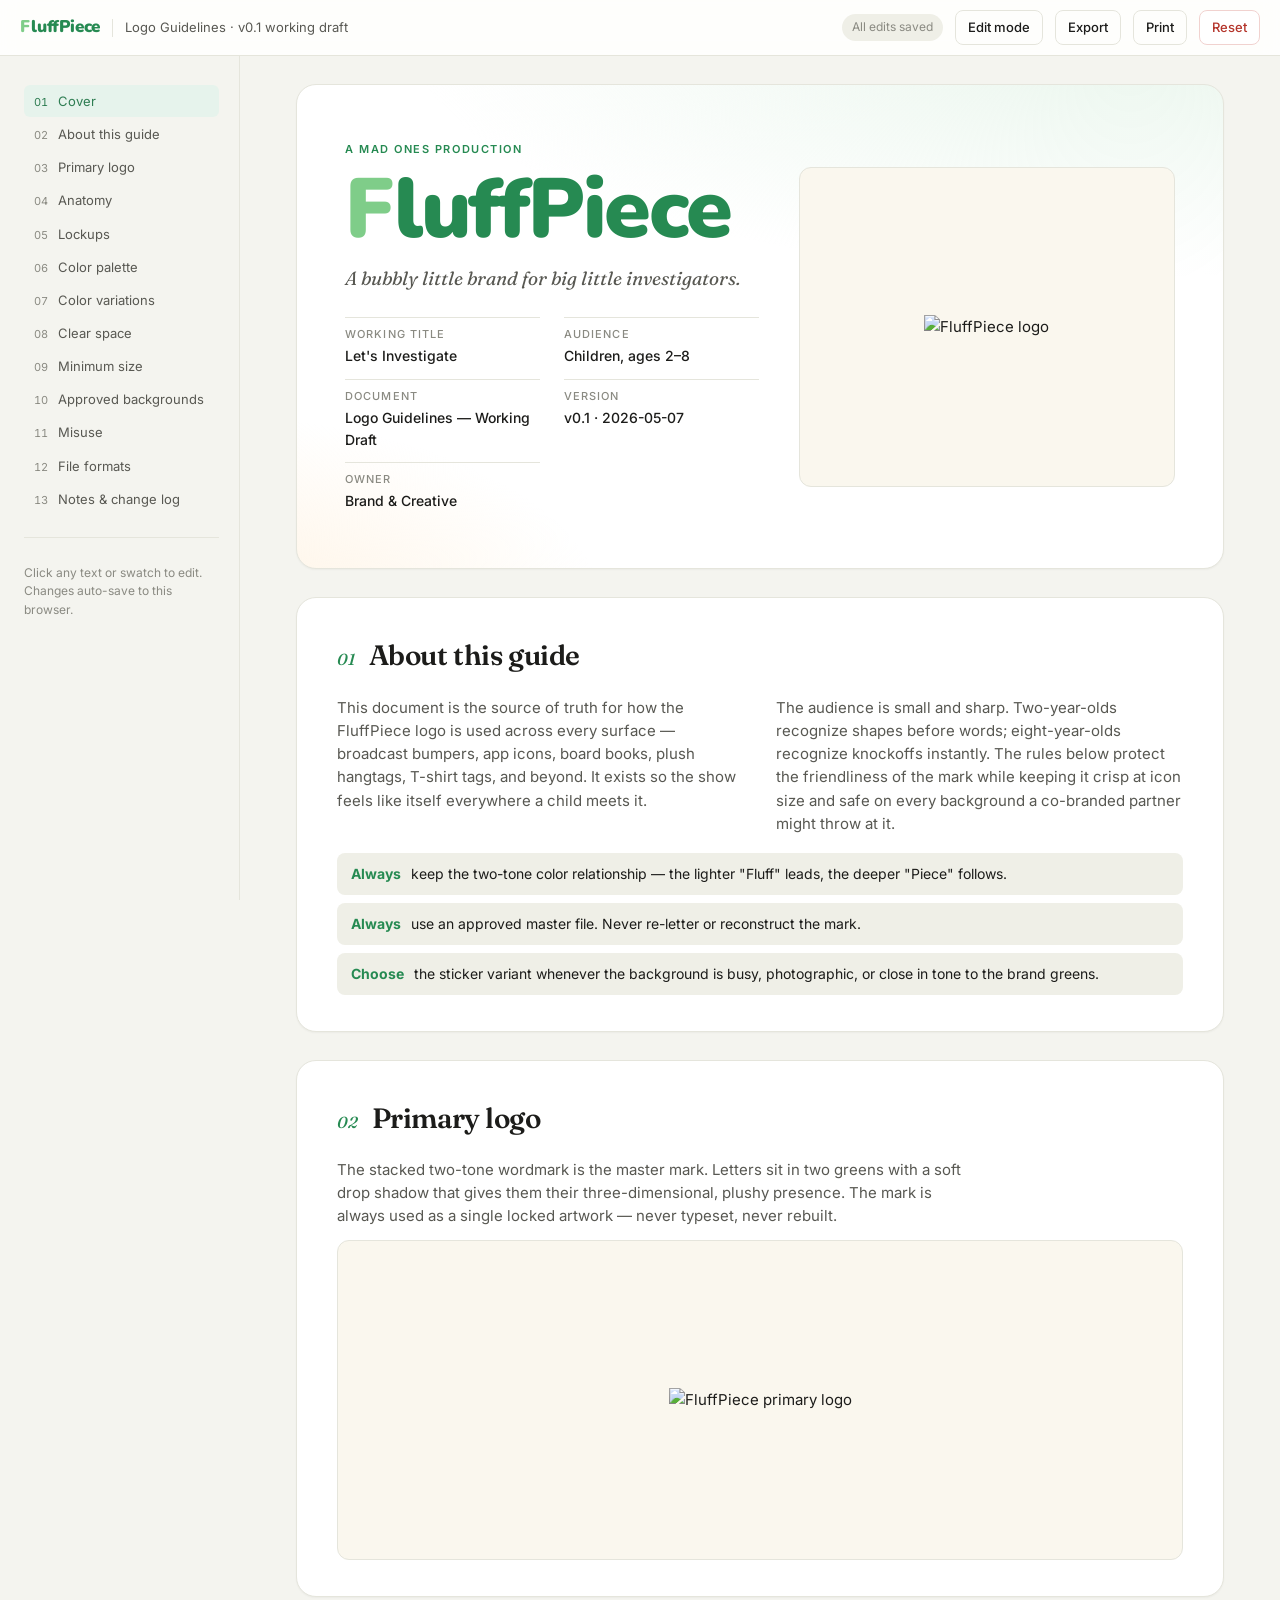
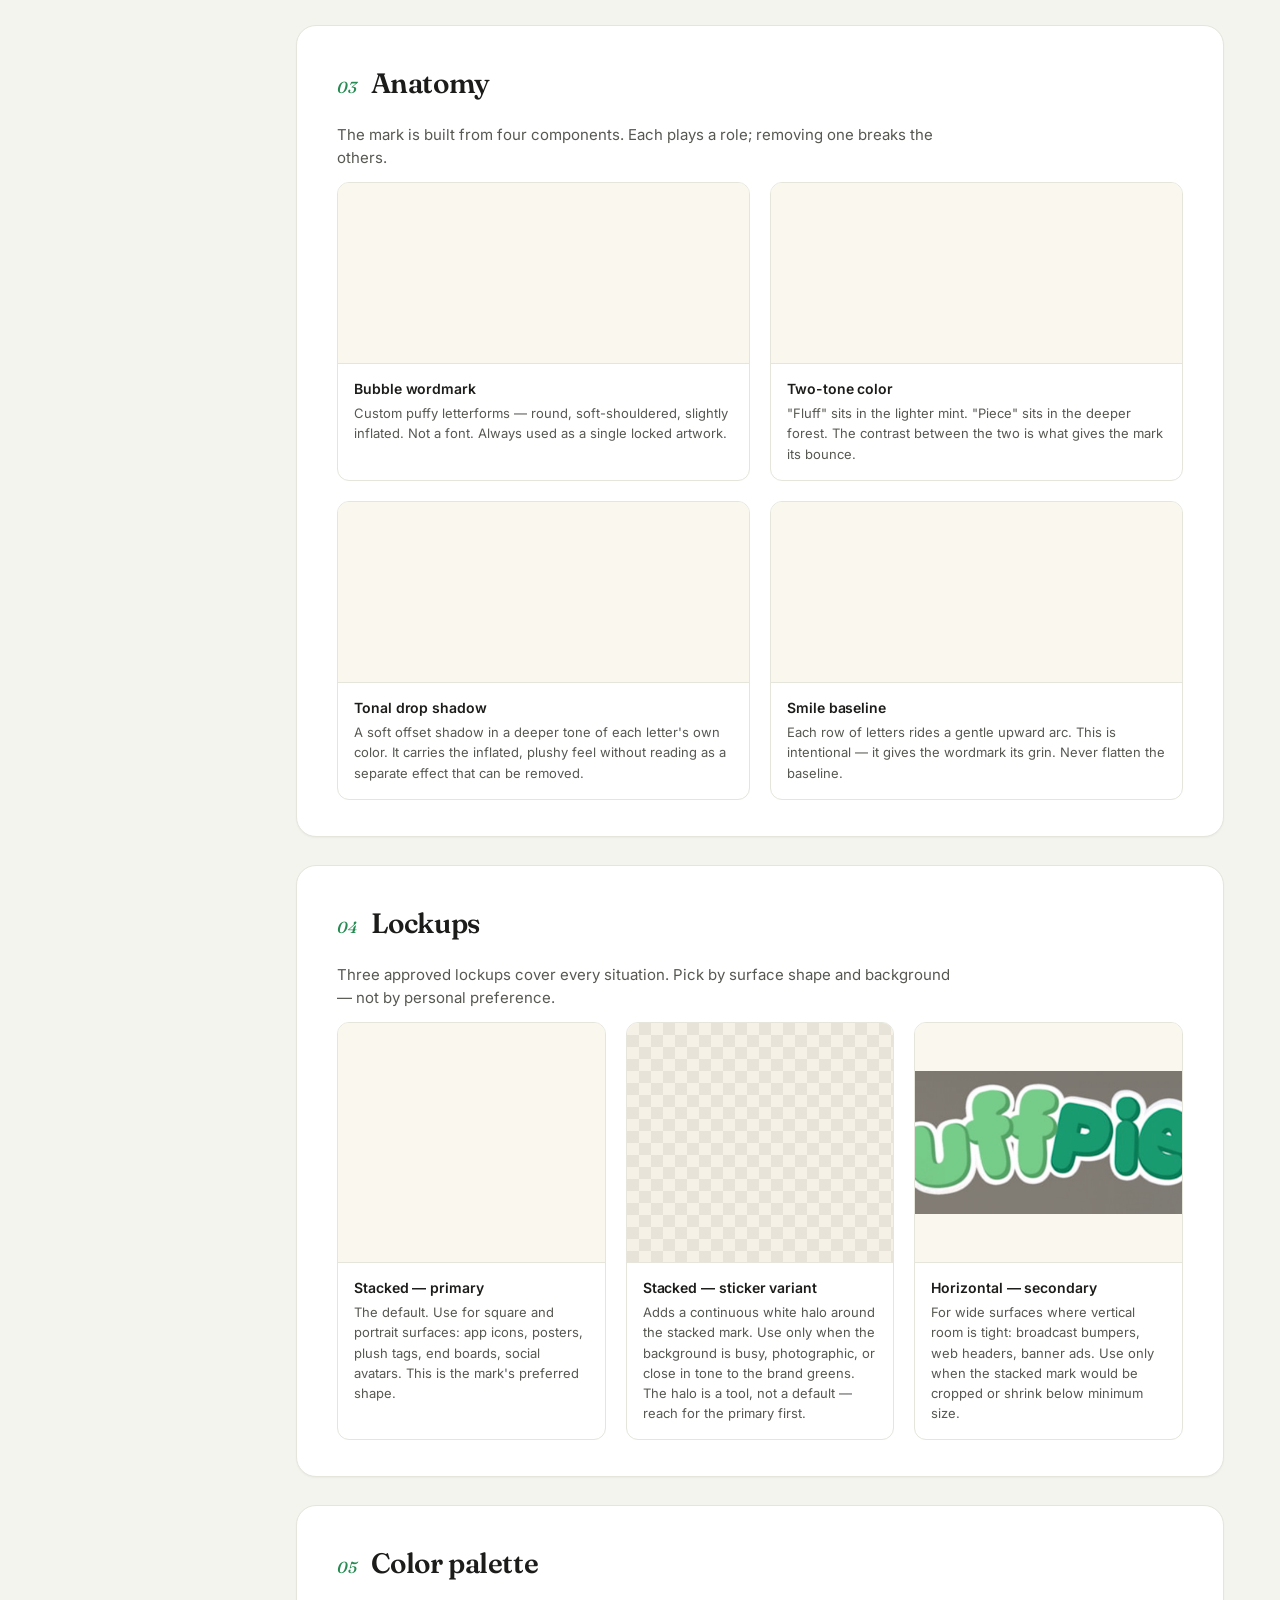
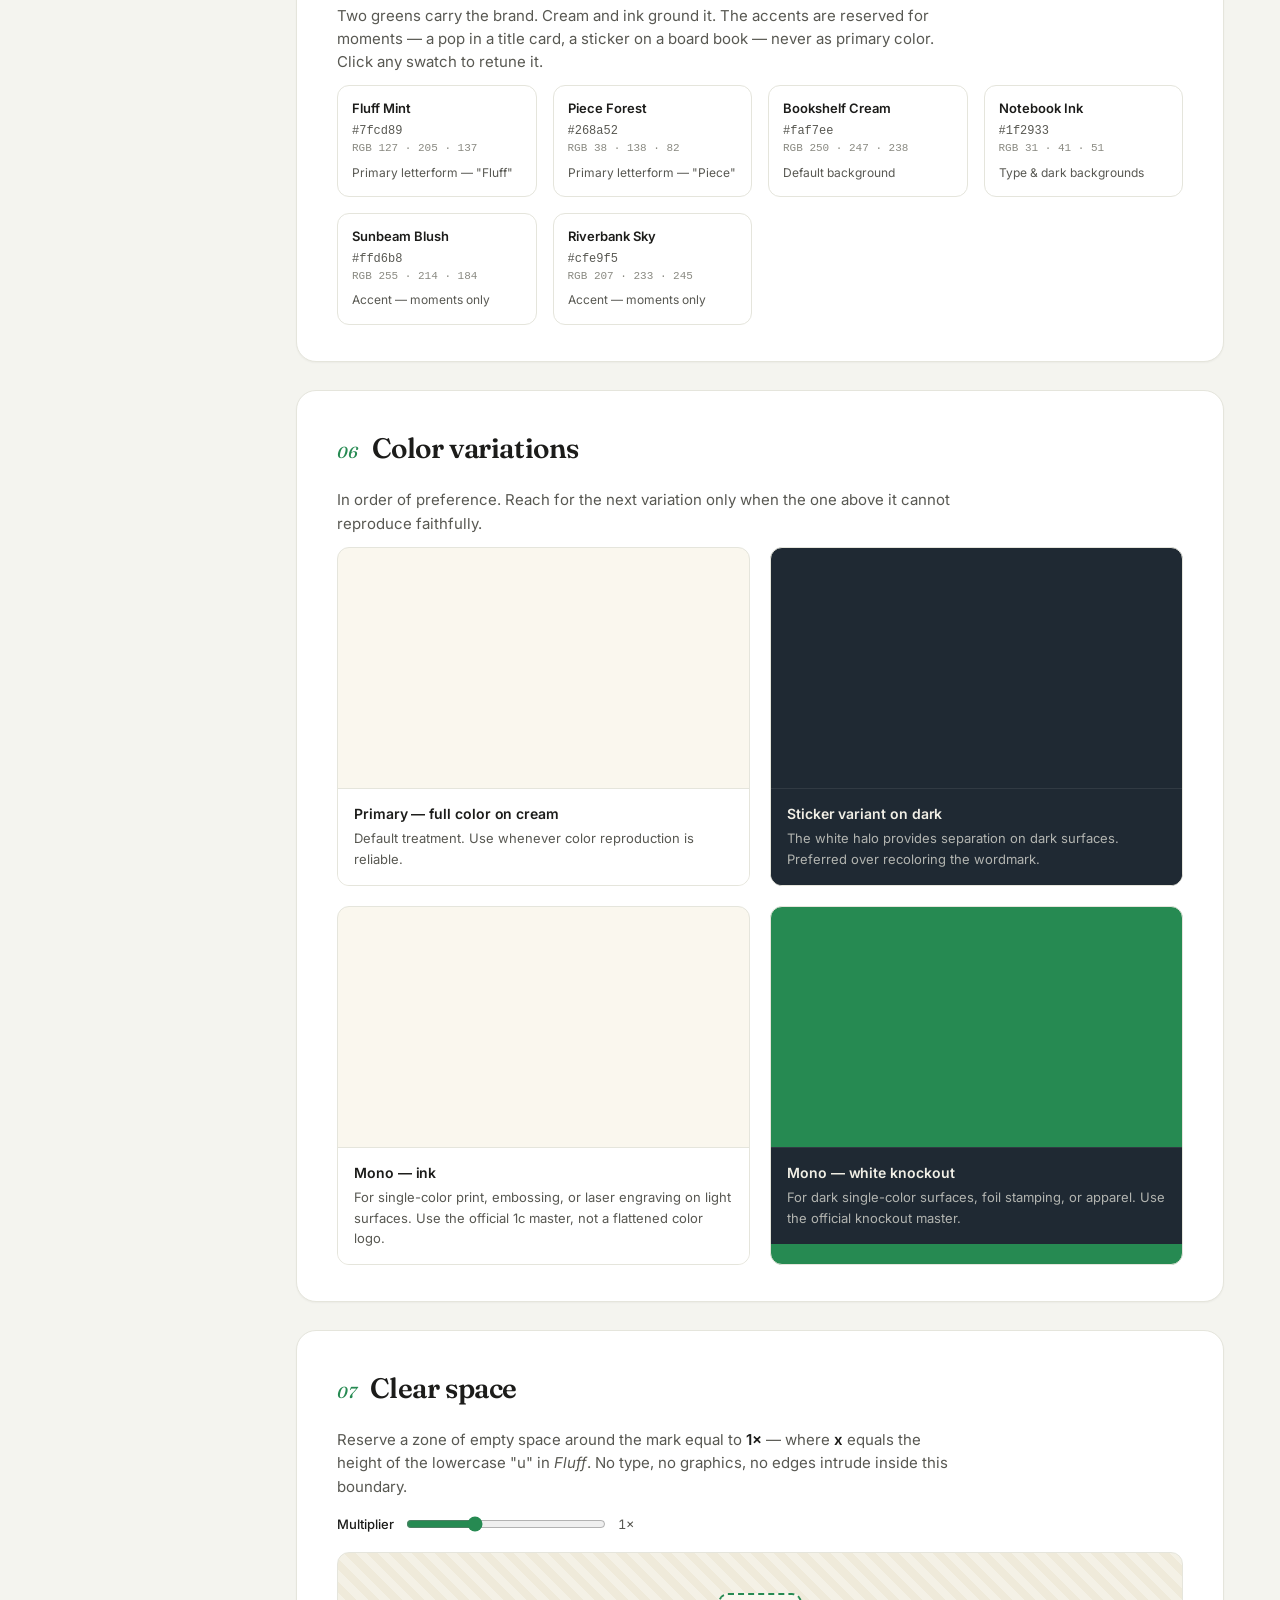
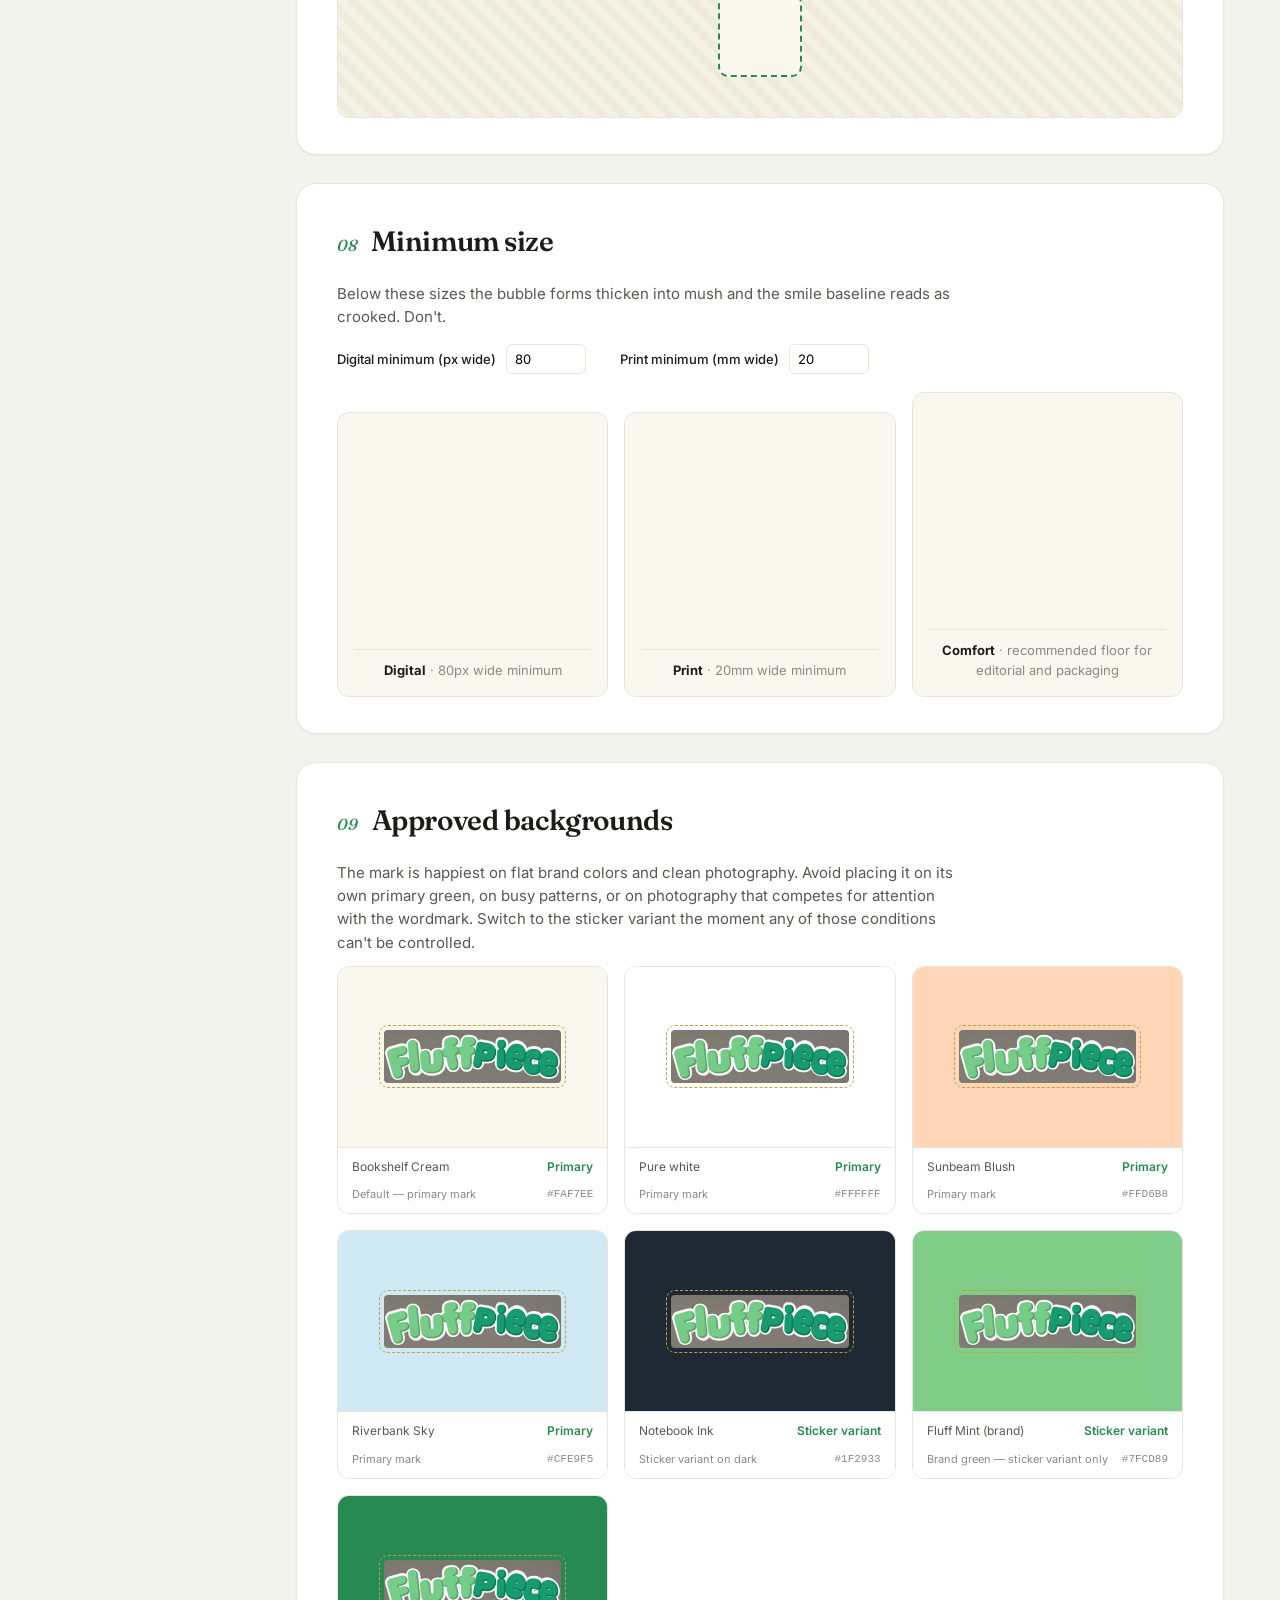
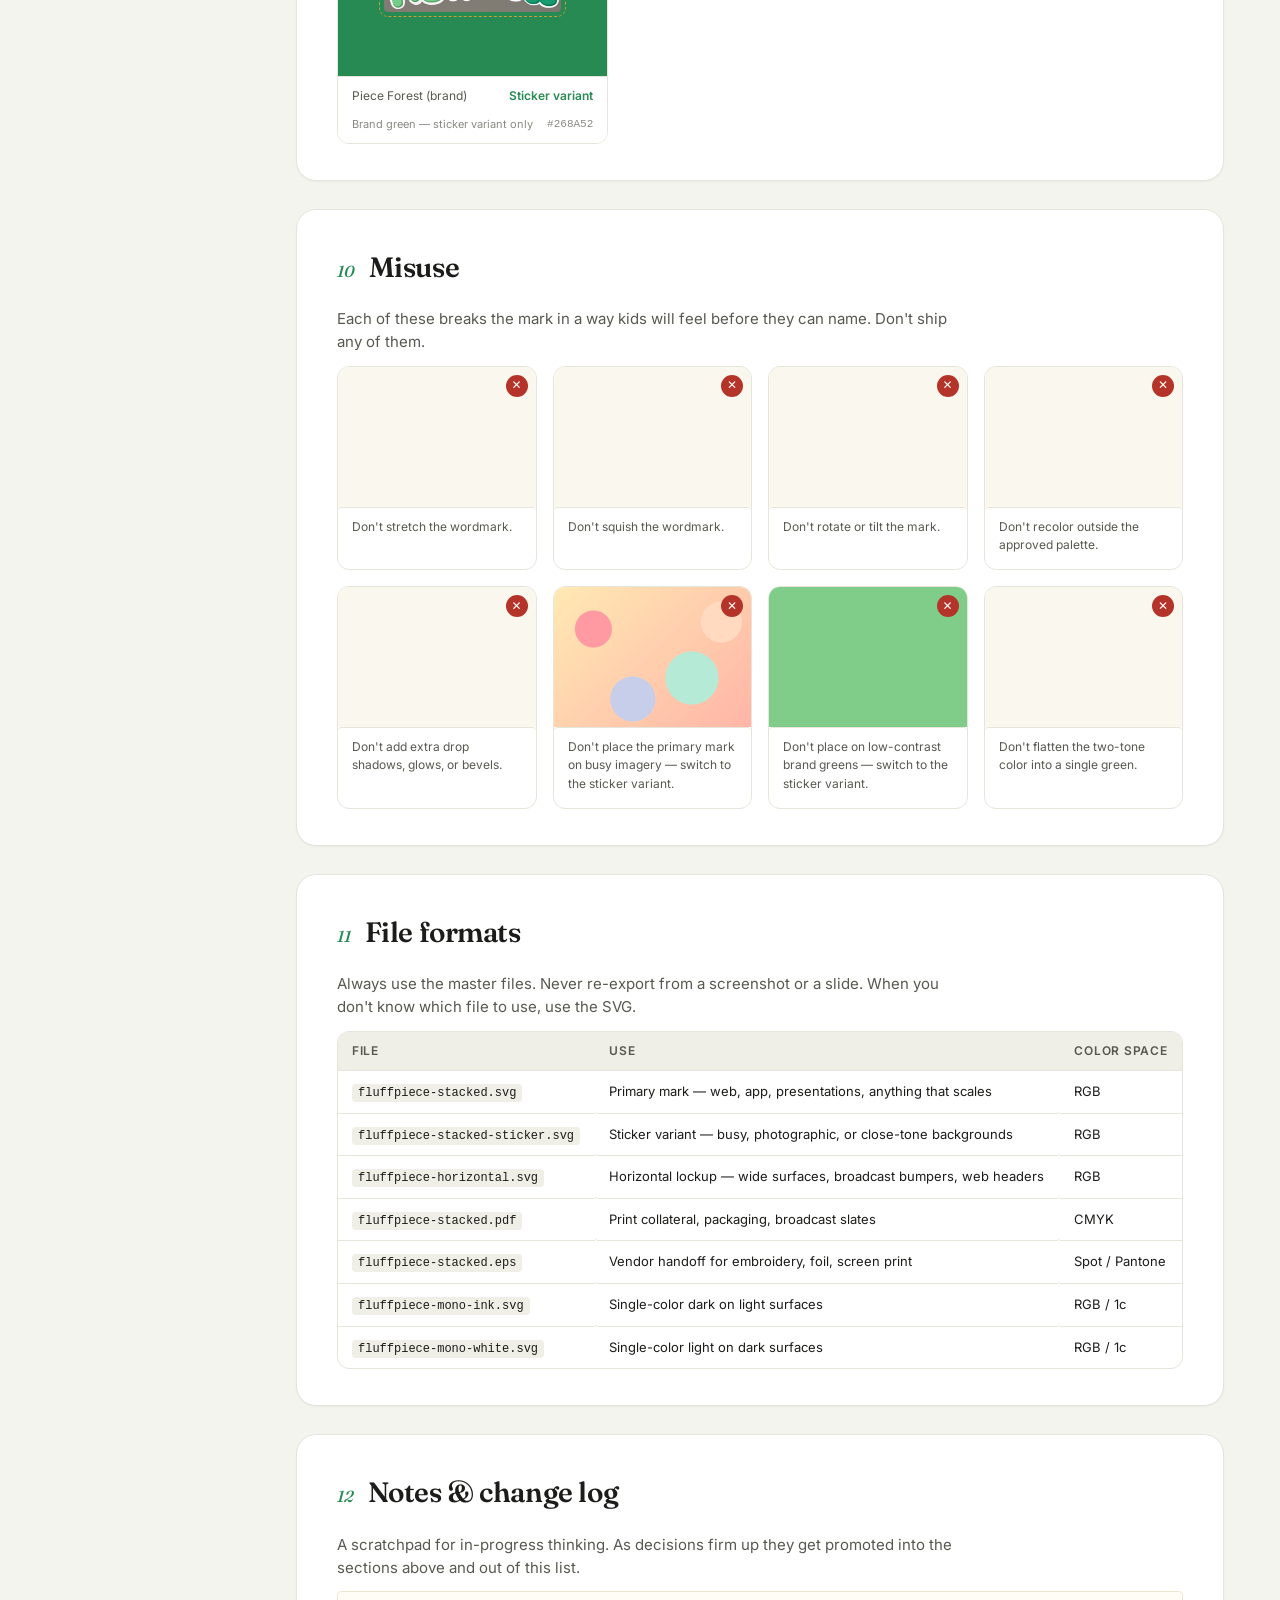
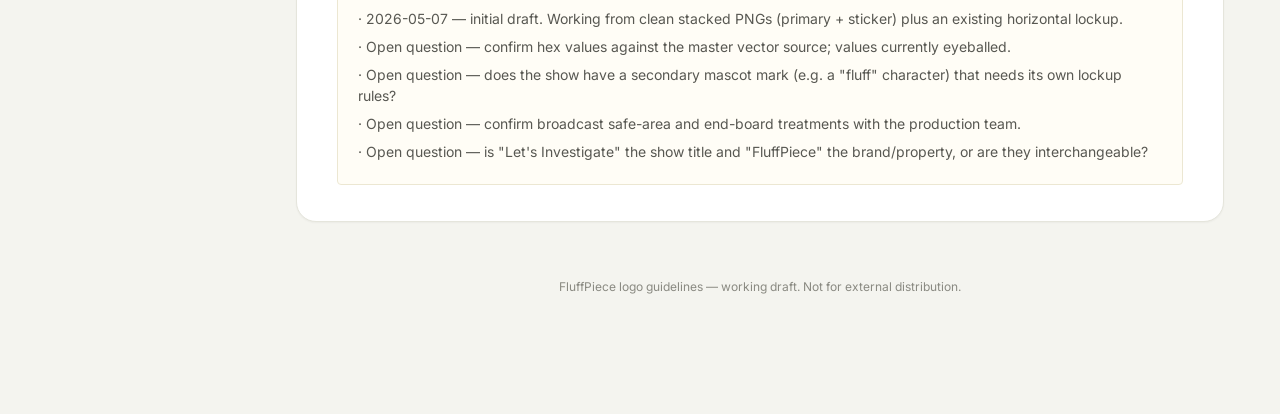
==== index.html @ 40ee8cee "Add interactive working-draft logo guidelines page Single-page editable brand doc covering cover, pr" ====
<!doctype html>
<html lang="en">
<head>
  <meta charset="utf-8" />
  <meta name="viewport" content="width=device-width,initial-scale=1" />
  <title>FluffPiece — Logo Guidelines (Working Draft)</title>
  <link rel="preconnect" href="https://fonts.googleapis.com" />
  <link rel="preconnect" href="https://fonts.gstatic.com" crossorigin />
  <link href="https://fonts.googleapis.com/css2?family=Fraunces:opsz,wght@9..144,500;9..144,700&family=Inter:wght@400;500;600;700&family=Nunito:wght@700;800;900&display=swap" rel="stylesheet" />
  <link rel="stylesheet" href="styles.css" />
</head>
<body data-mode="edit">
  <!-- Top toolbar -->
  <header class="toolbar">
    <div class="toolbar-left">
      <span class="toolbar-mark">FluffPiece</span>
      <span class="toolbar-divider"></span>
      <span class="toolbar-doc">Logo Guidelines · v0.1 working draft</span>
    </div>
    <div class="toolbar-right">
      <span class="save-status" id="saveStatus">All edits saved</span>
      <button class="btn btn-ghost" id="modeToggle" title="Toggle edit/presentation">Edit mode</button>
      <button class="btn btn-ghost" id="exportBtn" title="Download current state as JSON">Export</button>
      <button class="btn btn-ghost" id="printBtn" title="Print or save as PDF">Print</button>
      <button class="btn btn-danger" id="resetBtn" title="Reset to defaults">Reset</button>
    </div>
  </header>

  <div class="layout">
    <!-- Side nav -->
    <nav class="sidenav" aria-label="Section navigation">
      <ol>
        <li><a href="#cover">Cover</a></li>
        <li><a href="#about">About this guide</a></li>
        <li><a href="#primary">Primary logo</a></li>
        <li><a href="#anatomy">Anatomy</a></li>
        <li><a href="#lockups">Lockups</a></li>
        <li><a href="#palette">Color palette</a></li>
        <li><a href="#variations">Color variations</a></li>
        <li><a href="#clearspace">Clear space</a></li>
        <li><a href="#minsize">Minimum size</a></li>
        <li><a href="#backgrounds">Approved backgrounds</a></li>
        <li><a href="#misuse">Misuse</a></li>
        <li><a href="#files">File formats</a></li>
        <li><a href="#notes">Notes &amp; change log</a></li>
      </ol>
      <div class="sidenav-footer">
        <p class="muted small">Click any text or swatch to edit. Changes auto-save to this browser.</p>
      </div>
    </nav>

    <main class="content">

      <!-- COVER ============================================================ -->
      <section id="cover" class="section section-cover">
        <div class="cover-grid">
          <div class="cover-text">
            <p class="eyebrow" data-edit="cover.eyebrow">A Mad Ones Production</p>
            <h1 class="cover-title" data-edit="cover.title">FluffPiece</h1>
            <p class="cover-tagline" data-edit="cover.tagline">A bubbly little brand for big little investigators.</p>
            <dl class="cover-meta">
              <div><dt>Working title</dt><dd data-edit="cover.workingTitle">Let's Investigate</dd></div>
              <div><dt>Audience</dt><dd data-edit="cover.audience">Children, ages 2–8</dd></div>
              <div><dt>Document</dt><dd data-edit="cover.docName">Logo Guidelines — Working Draft</dd></div>
              <div><dt>Version</dt><dd data-edit="cover.version">v0.1 · 2026-05-07</dd></div>
              <div><dt>Owner</dt><dd data-edit="cover.owner">Brand &amp; Creative</dd></div>
            </dl>
          </div>
          <div class="cover-stage">
            <div class="logo-stage logo-stage-tall">
              <img class="logo-img logo-stacked" src="assets/fluffpiece-stacked.png" alt="FluffPiece logo" data-fallback="assets/fluffpiece-horizontal.png" />
            </div>
          </div>
        </div>
      </section>

      <!-- ABOUT ============================================================ -->
      <section id="about" class="section">
        <header class="section-head">
          <span class="section-num">01</span>
          <h2 data-edit="about.title">About this guide</h2>
        </header>
        <div class="prose two-col">
          <p data-edit="about.p1">This document is the source of truth for how the FluffPiece logo is used across every surface — broadcast bumpers, app icons, board books, plush hangtags, T-shirt tags, and beyond. It exists so the show feels like itself everywhere a child meets it.</p>
          <p data-edit="about.p2">The audience is small and sharp. Two-year-olds recognize shapes before words; eight-year-olds recognize knockoffs instantly. The rules below protect the friendliness of the mark while keeping it crisp at icon size and safe on every background a co-branded partner might throw at it.</p>
        </div>
        <ul class="callout-list">
          <li data-edit="about.callout1"><strong>Always</strong> keep the two-tone color relationship — the lighter "Fluff" leads, the deeper "Piece" follows.</li>
          <li data-edit="about.callout2"><strong>Always</strong> use an approved master file. Never re-letter or reconstruct the mark.</li>
          <li data-edit="about.callout3"><strong>Choose</strong> the sticker variant whenever the background is busy, photographic, or close in tone to the brand greens.</li>
        </ul>
      </section>

      <!-- PRIMARY ========================================================== -->
      <section id="primary" class="section">
        <header class="section-head">
          <span class="section-num">02</span>
          <h2 data-edit="primary.title">Primary logo</h2>
        </header>
        <div class="prose">
          <p data-edit="primary.p1">The stacked two-tone wordmark is the master mark. Letters sit in two greens with a soft drop shadow that gives them their three-dimensional, plushy presence. The mark is always used as a single locked artwork — never typeset, never rebuilt.</p>
        </div>
        <div class="logo-stage logo-stage-large logo-stage-tall">
          <img class="logo-img logo-stacked" src="assets/fluffpiece-stacked.png" alt="FluffPiece primary logo" data-fallback="assets/fluffpiece-horizontal.png" />
        </div>
      </section>

      <!-- ANATOMY ========================================================== -->
      <section id="anatomy" class="section">
        <header class="section-head">
          <span class="section-num">03</span>
          <h2 data-edit="anatomy.title">Anatomy</h2>
        </header>
        <div class="prose">
          <p data-edit="anatomy.p1">The mark is built from four components. Each plays a role; removing one breaks the others.</p>
        </div>
        <div class="anatomy-grid">
          <figure class="anatomy-card">
            <div class="anatomy-thumb"><img src="assets/fluffpiece-stacked.png" data-fallback="assets/fluffpiece-horizontal.png" alt="" /></div>
            <figcaption>
              <h4 data-edit="anatomy.c1.title">Bubble wordmark</h4>
              <p data-edit="anatomy.c1.body">Custom puffy letterforms — round, soft-shouldered, slightly inflated. Not a font. Always used as a single locked artwork.</p>
            </figcaption>
          </figure>
          <figure class="anatomy-card">
            <div class="anatomy-thumb"><img src="assets/fluffpiece-stacked.png" data-fallback="assets/fluffpiece-horizontal.png" alt="" /></div>
            <figcaption>
              <h4 data-edit="anatomy.c2.title">Two-tone color</h4>
              <p data-edit="anatomy.c2.body">"Fluff" sits in the lighter mint. "Piece" sits in the deeper forest. The contrast between the two is what gives the mark its bounce.</p>
            </figcaption>
          </figure>
          <figure class="anatomy-card">
            <div class="anatomy-thumb"><img src="assets/fluffpiece-stacked.png" data-fallback="assets/fluffpiece-horizontal.png" alt="" /></div>
            <figcaption>
              <h4 data-edit="anatomy.c3.title">Tonal drop shadow</h4>
              <p data-edit="anatomy.c3.body">A soft offset shadow in a deeper tone of each letter's own color. It carries the inflated, plushy feel without reading as a separate effect that can be removed.</p>
            </figcaption>
          </figure>
          <figure class="anatomy-card">
            <div class="anatomy-thumb"><img src="assets/fluffpiece-stacked.png" data-fallback="assets/fluffpiece-horizontal.png" alt="" /></div>
            <figcaption>
              <h4 data-edit="anatomy.c4.title">Smile baseline</h4>
              <p data-edit="anatomy.c4.body">Each row of letters rides a gentle upward arc. This is intentional — it gives the wordmark its grin. Never flatten the baseline.</p>
            </figcaption>
          </figure>
        </div>
      </section>

      <!-- LOCKUPS ========================================================== -->
      <section id="lockups" class="section">
        <header class="section-head">
          <span class="section-num">04</span>
          <h2 data-edit="lockups.title">Lockups</h2>
        </header>
        <div class="prose">
          <p data-edit="lockups.p1">Three approved lockups cover every situation. Pick by surface shape and background — not by personal preference.</p>
        </div>
        <div class="lockup-grid">
          <figure class="lockup-card">
            <div class="logo-stage logo-stage-tall">
              <img class="logo-img logo-stacked" src="assets/fluffpiece-stacked.png" data-fallback="assets/fluffpiece-horizontal.png" alt="" />
            </div>
            <figcaption>
              <h4 data-edit="lockups.l1.title">Stacked — primary</h4>
              <p data-edit="lockups.l1.body">The default. Use for square and portrait surfaces: app icons, posters, plush tags, end boards, social avatars. This is the mark's preferred shape.</p>
            </figcaption>
          </figure>
          <figure class="lockup-card">
            <div class="logo-stage logo-stage-tall logo-stage-checker">
              <img class="logo-img logo-stacked" src="assets/fluffpiece-stacked-sticker.png" data-fallback="assets/fluffpiece-horizontal.png" alt="" />
            </div>
            <figcaption>
              <h4 data-edit="lockups.l2.title">Stacked — sticker variant</h4>
              <p data-edit="lockups.l2.body">Adds a continuous white halo around the stacked mark. Use only when the background is busy, photographic, or close in tone to the brand greens. The halo is a tool, not a default — reach for the primary first.</p>
            </figcaption>
          </figure>
          <figure class="lockup-card">
            <div class="logo-stage logo-stage-wide">
              <img class="logo-img logo-horizontal" src="assets/fluffpiece-horizontal.png" alt="" />
            </div>
            <figcaption>
              <h4 data-edit="lockups.l3.title">Horizontal — secondary</h4>
              <p data-edit="lockups.l3.body">For wide surfaces where vertical room is tight: broadcast bumpers, web headers, banner ads. Use only when the stacked mark would be cropped or shrink below minimum size.</p>
            </figcaption>
          </figure>
        </div>
      </section>

      <!-- PALETTE ========================================================== -->
      <section id="palette" class="section">
        <header class="section-head">
          <span class="section-num">05</span>
          <h2 data-edit="palette.title">Color palette</h2>
        </header>
        <div class="prose">
          <p data-edit="palette.p1">Two greens carry the brand. Cream and ink ground it. The accents are reserved for moments — a pop in a title card, a sticker on a board book — never as primary color. Click any swatch to retune it.</p>
        </div>
        <div class="palette-grid" id="paletteGrid"><!-- injected by JS --></div>
      </section>

      <!-- VARIATIONS ======================================================= -->
      <section id="variations" class="section">
        <header class="section-head">
          <span class="section-num">06</span>
          <h2 data-edit="variations.title">Color variations</h2>
        </header>
        <div class="prose">
          <p data-edit="variations.p1">In order of preference. Reach for the next variation only when the one above it cannot reproduce faithfully.</p>
        </div>
        <div class="variations-grid">
          <figure class="variation-card" style="background: var(--c-cream)">
            <div class="logo-stage logo-stage-tall"><img class="logo-img logo-stacked" src="assets/fluffpiece-stacked.png" data-fallback="assets/fluffpiece-horizontal.png" alt="" /></div>
            <figcaption>
              <h4 data-edit="variations.v1.title">Primary — full color on cream</h4>
              <p data-edit="variations.v1.body">Default treatment. Use whenever color reproduction is reliable.</p>
            </figcaption>
          </figure>
          <figure class="variation-card" style="background: var(--c-ink)">
            <div class="logo-stage logo-stage-tall"><img class="logo-img logo-stacked" src="assets/fluffpiece-stacked-sticker.png" data-fallback="assets/fluffpiece-horizontal.png" alt="" /></div>
            <figcaption class="on-dark">
              <h4 data-edit="variations.v2.title">Sticker variant on dark</h4>
              <p data-edit="variations.v2.body">The white halo provides separation on dark surfaces. Preferred over recoloring the wordmark.</p>
            </figcaption>
          </figure>
          <figure class="variation-card" style="background: var(--c-cream)">
            <div class="logo-stage logo-stage-tall"><img class="logo-img logo-stacked mono-dark" src="assets/fluffpiece-stacked.png" data-fallback="assets/fluffpiece-horizontal.png" alt="" /></div>
            <figcaption>
              <h4 data-edit="variations.v3.title">Mono — ink</h4>
              <p data-edit="variations.v3.body">For single-color print, embossing, or laser engraving on light surfaces. Use the official 1c master, not a flattened color logo.</p>
            </figcaption>
          </figure>
          <figure class="variation-card" style="background: var(--c-forest)">
            <div class="logo-stage logo-stage-tall"><img class="logo-img logo-stacked mono-light" src="assets/fluffpiece-stacked.png" data-fallback="assets/fluffpiece-horizontal.png" alt="" /></div>
            <figcaption class="on-dark">
              <h4 data-edit="variations.v4.title">Mono — white knockout</h4>
              <p data-edit="variations.v4.body">For dark single-color surfaces, foil stamping, or apparel. Use the official knockout master.</p>
            </figcaption>
          </figure>
        </div>
      </section>

      <!-- CLEAR SPACE ====================================================== -->
      <section id="clearspace" class="section">
        <header class="section-head">
          <span class="section-num">07</span>
          <h2 data-edit="clearspace.title">Clear space</h2>
        </header>
        <div class="prose">
          <p data-edit="clearspace.p1">Reserve a zone of empty space around the mark equal to <strong><span id="clearXLabel">1</span>×</strong> — where <strong>x</strong> equals the height of the lowercase "u" in <em>Fluff</em>. No type, no graphics, no edges intrude inside this boundary.</p>
        </div>
        <div class="control-row">
          <label for="clearX">Multiplier</label>
          <input type="range" id="clearX" min="0.5" max="2" step="0.25" value="1" />
          <output id="clearXOut">1×</output>
        </div>
        <div class="clearspace-stage" id="clearspaceStage">
          <div class="clearspace-box">
            <img class="logo-img logo-stacked" src="assets/fluffpiece-stacked.png" data-fallback="assets/fluffpiece-horizontal.png" alt="" />
          </div>
        </div>
      </section>

      <!-- MIN SIZE ========================================================= -->
      <section id="minsize" class="section">
        <header class="section-head">
          <span class="section-num">08</span>
          <h2 data-edit="minsize.title">Minimum size</h2>
        </header>
        <div class="prose">
          <p data-edit="minsize.p1">Below these sizes the bubble forms thicken into mush and the smile baseline reads as crooked. Don't.</p>
        </div>
        <div class="control-row">
          <label for="minDigital">Digital minimum (px wide)</label>
          <input type="number" id="minDigital" min="40" max="200" step="4" value="80" />
          <label for="minPrint" style="margin-left:24px">Print minimum (mm wide)</label>
          <input type="number" id="minPrint" min="10" max="60" step="1" value="20" />
        </div>
        <div class="minsize-stage">
          <figure>
            <div class="minsize-frame"><img class="logo-img logo-stacked" id="minDigitalLogo" src="assets/fluffpiece-stacked.png" data-fallback="assets/fluffpiece-horizontal.png" alt="" /></div>
            <figcaption><strong>Digital</strong><span class="muted"> · <span id="minDigitalLabel">80</span>px wide minimum</span></figcaption>
          </figure>
          <figure>
            <div class="minsize-frame"><img class="logo-img logo-stacked" id="minPrintLogo" src="assets/fluffpiece-stacked.png" data-fallback="assets/fluffpiece-horizontal.png" alt="" /></div>
            <figcaption><strong>Print</strong><span class="muted"> · <span id="minPrintLabel">20</span>mm wide minimum</span></figcaption>
          </figure>
          <figure>
            <div class="minsize-frame"><img class="logo-img logo-stacked" id="minComfortLogo" src="assets/fluffpiece-stacked.png" data-fallback="assets/fluffpiece-horizontal.png" alt="" /></div>
            <figcaption><strong>Comfort</strong><span class="muted"> · recommended floor for editorial and packaging</span></figcaption>
          </figure>
        </div>
      </section>

      <!-- BACKGROUNDS ====================================================== -->
      <section id="backgrounds" class="section">
        <header class="section-head">
          <span class="section-num">09</span>
          <h2 data-edit="backgrounds.title">Approved backgrounds</h2>
        </header>
        <div class="prose">
          <p data-edit="backgrounds.p1">The mark is happiest on flat brand colors and clean photography. Avoid placing it on its own primary green, on busy patterns, or on photography that competes for attention with the wordmark. Switch to the sticker variant the moment any of those conditions can't be controlled.</p>
        </div>
        <div class="bg-grid" id="bgGrid"><!-- injected by JS --></div>
      </section>

      <!-- MISUSE =========================================================== -->
      <section id="misuse" class="section">
        <header class="section-head">
          <span class="section-num">10</span>
          <h2 data-edit="misuse.title">Misuse</h2>
        </header>
        <div class="prose">
          <p data-edit="misuse.p1">Each of these breaks the mark in a way kids will feel before they can name. Don't ship any of them.</p>
        </div>
        <div class="misuse-grid">
          <figure class="misuse-card"><div class="misuse-frame"><img class="logo-img logo-stacked misuse-stretch" src="assets/fluffpiece-stacked.png" data-fallback="assets/fluffpiece-horizontal.png" alt="" /></div><figcaption data-edit="misuse.m1">Don't stretch the wordmark.</figcaption></figure>
          <figure class="misuse-card"><div class="misuse-frame"><img class="logo-img logo-stacked misuse-squish" src="assets/fluffpiece-stacked.png" data-fallback="assets/fluffpiece-horizontal.png" alt="" /></div><figcaption data-edit="misuse.m2">Don't squish the wordmark.</figcaption></figure>
          <figure class="misuse-card"><div class="misuse-frame"><img class="logo-img logo-stacked misuse-rotate" src="assets/fluffpiece-stacked.png" data-fallback="assets/fluffpiece-horizontal.png" alt="" /></div><figcaption data-edit="misuse.m3">Don't rotate or tilt the mark.</figcaption></figure>
          <figure class="misuse-card"><div class="misuse-frame"><img class="logo-img logo-stacked misuse-recolor" src="assets/fluffpiece-stacked.png" data-fallback="assets/fluffpiece-horizontal.png" alt="" /></div><figcaption data-edit="misuse.m4">Don't recolor outside the approved palette.</figcaption></figure>
          <figure class="misuse-card"><div class="misuse-frame"><img class="logo-img logo-stacked misuse-shadow" src="assets/fluffpiece-stacked.png" data-fallback="assets/fluffpiece-horizontal.png" alt="" /></div><figcaption data-edit="misuse.m5">Don't add extra drop shadows, glows, or bevels.</figcaption></figure>
          <figure class="misuse-card"><div class="misuse-frame misuse-bg-busy"><img class="logo-img logo-stacked" src="assets/fluffpiece-stacked.png" data-fallback="assets/fluffpiece-horizontal.png" alt="" /></div><figcaption data-edit="misuse.m6">Don't place the primary mark on busy imagery — switch to the sticker variant.</figcaption></figure>
          <figure class="misuse-card"><div class="misuse-frame misuse-bg-low"><img class="logo-img logo-stacked" src="assets/fluffpiece-stacked.png" data-fallback="assets/fluffpiece-horizontal.png" alt="" /></div><figcaption data-edit="misuse.m7">Don't place on low-contrast brand greens — switch to the sticker variant.</figcaption></figure>
          <figure class="misuse-card"><div class="misuse-frame"><img class="logo-img logo-stacked misuse-flatten" src="assets/fluffpiece-stacked.png" data-fallback="assets/fluffpiece-horizontal.png" alt="" /></div><figcaption data-edit="misuse.m8">Don't flatten the two-tone color into a single green.</figcaption></figure>
        </div>
      </section>

      <!-- FILES ============================================================ -->
      <section id="files" class="section">
        <header class="section-head">
          <span class="section-num">11</span>
          <h2 data-edit="files.title">File formats</h2>
        </header>
        <div class="prose">
          <p data-edit="files.p1">Always use the master files. Never re-export from a screenshot or a slide. When you don't know which file to use, use the SVG.</p>
        </div>
        <table class="files-table">
          <thead><tr><th>File</th><th>Use</th><th>Color space</th></tr></thead>
          <tbody>
            <tr><td><code>fluffpiece-stacked.svg</code></td><td data-edit="files.stacked">Primary mark — web, app, presentations, anything that scales</td><td>RGB</td></tr>
            <tr><td><code>fluffpiece-stacked-sticker.svg</code></td><td data-edit="files.sticker">Sticker variant — busy, photographic, or close-tone backgrounds</td><td>RGB</td></tr>
            <tr><td><code>fluffpiece-horizontal.svg</code></td><td data-edit="files.horizontal">Horizontal lockup — wide surfaces, broadcast bumpers, web headers</td><td>RGB</td></tr>
            <tr><td><code>fluffpiece-stacked.pdf</code></td><td data-edit="files.pdf">Print collateral, packaging, broadcast slates</td><td>CMYK</td></tr>
            <tr><td><code>fluffpiece-stacked.eps</code></td><td data-edit="files.eps">Vendor handoff for embroidery, foil, screen print</td><td>Spot / Pantone</td></tr>
            <tr><td><code>fluffpiece-mono-ink.svg</code></td><td data-edit="files.monoInk">Single-color dark on light surfaces</td><td>RGB / 1c</td></tr>
            <tr><td><code>fluffpiece-mono-white.svg</code></td><td data-edit="files.monoWhite">Single-color light on dark surfaces</td><td>RGB / 1c</td></tr>
          </tbody>
        </table>
      </section>

      <!-- NOTES ============================================================ -->
      <section id="notes" class="section">
        <header class="section-head">
          <span class="section-num">12</span>
          <h2 data-edit="notes.title">Notes &amp; change log</h2>
        </header>
        <div class="prose">
          <p data-edit="notes.p1">A scratchpad for in-progress thinking. As decisions firm up they get promoted into the sections above and out of this list.</p>
        </div>
        <div class="notes-pad" data-edit="notes.body" data-multiline="true">
          <p>· 2026-05-07 — initial draft. Working from clean stacked PNGs (primary + sticker) plus an existing horizontal lockup.</p>
          <p>· Open question — confirm hex values against the master vector source; values currently eyeballed.</p>
          <p>· Open question — does the show have a secondary mascot mark (e.g. a "fluff" character) that needs its own lockup rules?</p>
          <p>· Open question — confirm broadcast safe-area and end-board treatments with the production team.</p>
          <p>· Open question — is "Let's Investigate" the show title and "FluffPiece" the brand/property, or are they interchangeable?</p>
        </div>
      </section>

      <footer class="page-foot">
        <p class="muted small">FluffPiece logo guidelines — working draft. Not for external distribution.</p>
      </footer>

    </main>
  </div>

  <script src="script.js"></script>
</body>
</html>
---- styles.css ----
/* =========================================================================
   FluffPiece — Logo Guidelines
   Working-doc styling. Editable tokens drive every brand surface.
   ========================================================================= */

:root {
  /* Brand color tokens — editable via the palette section */
  --c-mint:    #7fcd89;   /* Fluff green (lighter) */
  --c-forest:  #268a52;   /* Piece green (deeper) */
  --c-cream:   #faf7ee;
  --c-ink:     #1f2933;
  --c-blush:   #ffd6b8;   /* accent */
  --c-sky:     #cfe9f5;   /* accent */

  /* Doc chrome (not part of brand — guideline UI only) */
  --doc-bg:        #f4f4ef;
  --doc-surface:   #ffffff;
  --doc-line:      #e5e5dc;
  --doc-line-2:    #efefe7;
  --doc-text:      #1c1c1a;
  --doc-text-2:    #585852;
  --doc-text-3:    #8a8a82;
  --doc-accent:    #2e7d52;
  --doc-danger:    #b4342a;

  --radius:        12px;
  --radius-lg:     20px;
  --shadow-sm:     0 1px 2px rgba(20, 20, 16, 0.04);
  --shadow-md:     0 6px 24px rgba(20, 20, 16, 0.06);

  --side-w:        240px;
  --bar-h:         56px;

  /* Interactive — clear space multiplier */
  --clear-x:       1;
  /* Interactive — min size in px */
  --min-digital:   80px;
  --min-print:     80px; /* rendered px proxy for the print mm preview */
}

/* Reset-ish */
*, *::before, *::after { box-sizing: border-box; }
html, body { margin: 0; padding: 0; }
img { display: block; max-width: 100%; height: auto; }
button { font: inherit; cursor: pointer; }
a { color: inherit; }

body {
  background: var(--doc-bg);
  color: var(--doc-text);
  font-family: 'Inter', -apple-system, BlinkMacSystemFont, system-ui, sans-serif;
  font-size: 15px;
  line-height: 1.55;
  -webkit-font-smoothing: antialiased;
  text-rendering: optimizeLegibility;
}

/* =========================================================================
   Toolbar
   ========================================================================= */

.toolbar {
  position: sticky;
  top: 0;
  z-index: 50;
  height: var(--bar-h);
  display: flex;
  align-items: center;
  justify-content: space-between;
  gap: 12px;
  padding: 0 20px;
  background: rgba(255,255,255,0.85);
  backdrop-filter: saturate(180%) blur(10px);
  -webkit-backdrop-filter: saturate(180%) blur(10px);
  border-bottom: 1px solid var(--doc-line);
}
.toolbar-left, .toolbar-right { display: flex; align-items: center; gap: 12px; }
.toolbar-mark {
  display: inline-block;
  font-family: 'Nunito', system-ui, sans-serif;
  font-weight: 900;
  font-size: 17px;
  letter-spacing: -0.01em;
  color: var(--c-forest);
}
.toolbar-mark::first-letter { color: var(--c-mint); }
.toolbar-divider { width: 1px; height: 18px; background: var(--doc-line); }
.toolbar-doc { color: var(--doc-text-2); font-size: 13px; }

.save-status {
  font-size: 12px;
  color: var(--doc-text-3);
  padding: 4px 10px;
  border-radius: 999px;
  background: var(--doc-line-2);
}
.save-status.saving { color: var(--doc-accent); background: #e6f3ec; }

.btn {
  border: 1px solid var(--doc-line);
  background: white;
  border-radius: 8px;
  padding: 6px 12px;
  font-size: 13px;
  font-weight: 500;
  color: var(--doc-text);
  transition: background .12s ease, border-color .12s ease;
}
.btn:hover { background: var(--doc-line-2); }
.btn-ghost { background: transparent; }
.btn-ghost:hover { background: var(--doc-line-2); }
.btn-danger { color: var(--doc-danger); border-color: #f1d2cf; }
.btn-danger:hover { background: #fbecea; }

/* =========================================================================
   Layout
   ========================================================================= */

.layout {
  display: grid;
  grid-template-columns: var(--side-w) 1fr;
  align-items: start;
  max-width: 1400px;
  margin: 0 auto;
}

.sidenav {
  position: sticky;
  top: var(--bar-h);
  align-self: start;
  height: calc(100vh - var(--bar-h));
  overflow-y: auto;
  padding: 28px 20px 28px 24px;
  border-right: 1px solid var(--doc-line);
}
.sidenav ol {
  list-style: none;
  margin: 0;
  padding: 0;
  counter-reset: nav;
}
.sidenav li {
  counter-increment: nav;
}
.sidenav a {
  display: block;
  padding: 6px 10px;
  margin: 1px 0;
  border-radius: 6px;
  font-size: 13px;
  color: var(--doc-text-2);
  text-decoration: none;
  position: relative;
}
.sidenav a::before {
  content: counter(nav, decimal-leading-zero);
  display: inline-block;
  width: 24px;
  font-variant-numeric: tabular-nums;
  color: var(--doc-text-3);
  font-size: 11px;
}
.sidenav a:hover { background: var(--doc-line-2); color: var(--doc-text); }
.sidenav a.is-active { background: #e6f3ec; color: var(--doc-accent); }
.sidenav a.is-active::before { color: var(--doc-accent); }

.sidenav-footer { margin-top: 22px; padding-top: 14px; border-top: 1px solid var(--doc-line); }
.muted { color: var(--doc-text-3); }
.small { font-size: 12px; }

.content {
  padding: 28px 56px 96px;
  max-width: 1100px;
}

/* =========================================================================
   Section base
   ========================================================================= */

.section {
  background: var(--doc-surface);
  border: 1px solid var(--doc-line);
  border-radius: var(--radius-lg);
  padding: 36px 40px;
  margin-bottom: 28px;
  box-shadow: var(--shadow-sm);
  scroll-margin-top: calc(var(--bar-h) + 16px);
}
.section-head {
  display: flex;
  align-items: baseline;
  gap: 14px;
  margin-bottom: 18px;
}
.section-num {
  font-family: 'Fraunces', Georgia, serif;
  font-weight: 500;
  font-style: italic;
  font-size: 16px;
  color: var(--c-forest);
  letter-spacing: -0.01em;
}
.section h2 {
  margin: 0;
  font-family: 'Fraunces', Georgia, serif;
  font-weight: 600;
  font-size: 28px;
  letter-spacing: -0.015em;
  color: var(--doc-text);
}
.section h4 {
  margin: 0 0 4px;
  font-family: 'Inter', sans-serif;
  font-weight: 600;
  font-size: 14px;
  letter-spacing: -0.005em;
}
.prose p {
  margin: 0 0 12px;
  color: var(--doc-text-2);
  max-width: 70ch;
  font-size: 15px;
}
.prose p strong { color: var(--doc-text); font-weight: 600; }
.prose.two-col {
  column-count: 2;
  column-gap: 32px;
}
@media (max-width: 720px) {
  .prose.two-col { column-count: 1; }
}

.callout-list {
  list-style: none;
  margin: 18px 0 0;
  padding: 0;
  display: grid;
  gap: 8px;
}
.callout-list li {
  background: var(--doc-line-2);
  border-radius: 8px;
  padding: 10px 14px;
  font-size: 14px;
  color: var(--doc-text);
}
.callout-list li strong { color: var(--c-forest); margin-right: 6px; }

/* =========================================================================
   Cover
   ========================================================================= */

.section-cover {
  background:
    radial-gradient(1200px 400px at 90% -10%, #eaf6ed 0%, transparent 60%),
    radial-gradient(800px 400px at -10% 110%, #fff3e3 0%, transparent 50%),
    var(--doc-surface);
  padding: 56px 48px;
}
.cover-grid {
  display: grid;
  grid-template-columns: 1.1fr 1fr;
  gap: 40px;
  align-items: center;
}
@media (max-width: 920px) { .cover-grid { grid-template-columns: 1fr; } }

.eyebrow {
  margin: 0 0 12px;
  text-transform: uppercase;
  letter-spacing: 0.14em;
  font-size: 11px;
  font-weight: 600;
  color: var(--c-forest);
}
.cover-title {
  margin: 0 0 14px;
  font-family: 'Nunito', system-ui, sans-serif;
  font-weight: 900;
  font-size: clamp(48px, 7vw, 84px);
  letter-spacing: -0.03em;
  line-height: 0.95;
  color: var(--c-forest);
}
.cover-title::first-letter { color: var(--c-mint); }
.cover-tagline {
  margin: 0 0 24px;
  font-family: 'Fraunces', Georgia, serif;
  font-style: italic;
  font-size: 19px;
  color: var(--doc-text-2);
  max-width: 36ch;
}
.cover-meta {
  display: grid;
  grid-template-columns: repeat(2, minmax(0, 1fr));
  gap: 12px 24px;
  margin: 0;
}
.cover-meta div { border-top: 1px solid var(--doc-line); padding-top: 8px; }
.cover-meta dt {
  font-size: 11px;
  text-transform: uppercase;
  letter-spacing: 0.1em;
  color: var(--doc-text-3);
  font-weight: 500;
  margin-bottom: 2px;
}
.cover-meta dd {
  margin: 0;
  font-size: 14px;
  color: var(--doc-text);
  font-weight: 500;
}
.cover-stage { display: flex; justify-content: center; }

/* =========================================================================
   Logo stages
   ========================================================================= */

.logo-stage {
  background: var(--c-cream);
  border: 1px solid var(--doc-line);
  border-radius: var(--radius);
  padding: 32px;
  display: flex;
  align-items: center;
  justify-content: center;
  min-height: 200px;
  width: 100%;
}
.logo-stage-large { min-height: 320px; padding: 56px; }
.logo-stage-tall { min-height: 320px; }
.logo-stage-wide { min-height: 200px; }
.logo-stage-checker {
  background:
    repeating-conic-gradient(#e8e3d8 0 25%, #f5f1e6 0 50%) 0 0/24px 24px;
}

.logo-img { max-width: 100%; height: auto; display: block; }
.logo-stacked { max-height: 320px; max-width: 360px; }
.logo-stage-large .logo-stacked { max-height: 460px; max-width: 520px; }
.logo-horizontal { max-width: 480px; }

.mono-dark { filter: brightness(0); }
.mono-light { filter: brightness(0) invert(1); }

/* =========================================================================
   Anatomy grid
   ========================================================================= */

.anatomy-grid {
  display: grid;
  grid-template-columns: repeat(2, minmax(0, 1fr));
  gap: 20px;
  margin-top: 8px;
}
@media (max-width: 720px) { .anatomy-grid { grid-template-columns: 1fr; } }
.anatomy-card {
  margin: 0;
  border: 1px solid var(--doc-line);
  border-radius: var(--radius);
  overflow: hidden;
  background: var(--doc-surface);
}
.anatomy-thumb {
  background: var(--c-cream);
  padding: 24px;
  display: flex;
  align-items: center;
  justify-content: center;
  min-height: 180px;
}
.anatomy-thumb img { max-height: 140px; max-width: 220px; }
.anatomy-card figcaption {
  padding: 14px 16px 16px;
  border-top: 1px solid var(--doc-line);
}
.anatomy-card p { margin: 0; font-size: 13px; color: var(--doc-text-2); }

/* =========================================================================
   Lockups grid
   ========================================================================= */

.lockup-grid {
  display: grid;
  grid-template-columns: repeat(3, minmax(0, 1fr));
  gap: 20px;
  margin-top: 8px;
}
@media (max-width: 920px) { .lockup-grid { grid-template-columns: 1fr; } }
.lockup-card {
  margin: 0;
  border: 1px solid var(--doc-line);
  border-radius: var(--radius);
  overflow: hidden;
  background: var(--doc-surface);
}
.lockup-card .logo-stage {
  border: 0;
  border-radius: 0;
  border-bottom: 1px solid var(--doc-line);
  min-height: 240px;
}
.lockup-card figcaption { padding: 14px 16px 16px; }
.lockup-card p { margin: 0; font-size: 13px; color: var(--doc-text-2); }

/* =========================================================================
   Palette grid
   ========================================================================= */

.palette-grid {
  display: grid;
  grid-template-columns: repeat(auto-fit, minmax(180px, 1fr));
  gap: 16px;
  margin-top: 12px;
}
.swatch-card {
  border: 1px solid var(--doc-line);
  border-radius: var(--radius);
  overflow: hidden;
  background: var(--doc-surface);
}
.swatch-chip {
  height: 140px;
  position: relative;
  cursor: pointer;
}
.swatch-chip input[type="color"] {
  position: absolute;
  inset: 0;
  width: 100%;
  height: 100%;
  opacity: 0;
  cursor: pointer;
  border: 0;
  padding: 0;
}
.swatch-meta { padding: 12px 14px 14px; }
.swatch-name {
  display: block;
  font-size: 13px;
  font-weight: 600;
  color: var(--doc-text);
  margin-bottom: 6px;
}
.swatch-hex {
  font-family: 'JetBrains Mono', ui-monospace, SF Mono, Menlo, Consolas, monospace;
  font-size: 12px;
  color: var(--doc-text-2);
  display: block;
  margin: 0;
  background: transparent;
  border: 0;
  padding: 0;
  width: 100%;
  outline: none;
}
.swatch-hex:focus {
  background: var(--doc-line-2);
  border-radius: 4px;
  padding: 2px 4px;
  margin: -2px -4px;
}
.swatch-rgb {
  font-family: 'JetBrains Mono', ui-monospace, SF Mono, Menlo, Consolas, monospace;
  font-size: 11px;
  color: var(--doc-text-3);
  display: block;
  margin-top: 2px;
}

/* =========================================================================
   Variations grid
   ========================================================================= */

.variations-grid {
  display: grid;
  grid-template-columns: repeat(2, minmax(0, 1fr));
  gap: 20px;
  margin-top: 12px;
}
@media (max-width: 720px) { .variations-grid { grid-template-columns: 1fr; } }
.variation-card {
  margin: 0;
  border-radius: var(--radius);
  overflow: hidden;
  border: 1px solid var(--doc-line);
}
.variation-card .logo-stage {
  background: transparent;
  border: 0;
  border-radius: 0;
  min-height: 240px;
  padding: 32px;
}
.variation-card figcaption {
  background: var(--doc-surface);
  padding: 14px 16px 16px;
  border-top: 1px solid var(--doc-line);
}
.variation-card figcaption.on-dark {
  background: var(--c-ink);
  color: #f1efe6;
  border-top-color: rgba(255,255,255,0.08);
}
.variation-card figcaption.on-dark p { color: rgba(241, 239, 230, 0.7); }
.variation-card p { margin: 0; font-size: 13px; color: var(--doc-text-2); }

/* =========================================================================
   Clear space
   ========================================================================= */

.control-row {
  display: flex;
  align-items: center;
  gap: 10px;
  margin: 16px 0 18px;
  font-size: 13px;
  color: var(--doc-text-2);
  flex-wrap: wrap;
}
.control-row label { font-weight: 500; color: var(--doc-text); }
.control-row input[type="range"] { width: 200px; accent-color: var(--c-forest); }
.control-row input[type="number"] {
  width: 80px;
  border: 1px solid var(--doc-line);
  border-radius: 6px;
  padding: 4px 8px;
  font: inherit;
}
.control-row output { font-variant-numeric: tabular-nums; min-width: 36px; }

.clearspace-stage {
  background:
    repeating-linear-gradient(45deg, #f4f1e6 0 8px, #efeada 8px 16px);
  border: 1px solid var(--doc-line);
  border-radius: var(--radius);
  padding: calc(40px * var(--clear-x));
  display: flex;
  align-items: center;
  justify-content: center;
  transition: padding .18s ease;
}
.clearspace-box {
  background: var(--c-cream);
  border: 2px dashed var(--c-forest);
  border-radius: 10px;
  padding: calc(40px * var(--clear-x));
  display: flex;
  align-items: center;
  justify-content: center;
  transition: padding .18s ease;
}
.clearspace-box img { max-width: 320px; max-height: 240px; }

/* =========================================================================
   Min size
   ========================================================================= */

.minsize-stage {
  display: grid;
  grid-template-columns: repeat(3, minmax(0, 1fr));
  gap: 16px;
  align-items: end;
  margin-top: 8px;
}
@media (max-width: 720px) { .minsize-stage { grid-template-columns: 1fr; } }
.minsize-stage figure {
  margin: 0;
  background: var(--c-cream);
  border: 1px solid var(--doc-line);
  border-radius: var(--radius);
  padding: 16px;
  text-align: center;
}
.minsize-frame {
  display: flex;
  align-items: center;
  justify-content: center;
  min-height: 220px;
  padding: 10px;
}
#minDigitalLogo { width: var(--min-digital); }
#minPrintLogo { width: var(--min-print); }
#minComfortLogo { width: 200px; }
.minsize-stage figcaption {
  padding-top: 10px;
  border-top: 1px solid var(--doc-line);
  font-size: 13px;
  color: var(--doc-text-2);
}
.minsize-stage strong { color: var(--doc-text); }

/* =========================================================================
   Backgrounds
   ========================================================================= */

.bg-grid {
  display: grid;
  grid-template-columns: repeat(auto-fit, minmax(220px, 1fr));
  gap: 16px;
  margin-top: 12px;
}
.bg-card {
  border-radius: var(--radius);
  overflow: hidden;
  border: 1px solid var(--doc-line);
}
.bg-card .bg-stage {
  min-height: 180px;
  display: flex;
  align-items: center;
  justify-content: center;
  padding: 24px;
}
.bg-card .bg-stage img { max-width: 80%; max-height: 140px; }
.bg-card .bg-meta {
  background: var(--doc-surface);
  padding: 10px 14px;
  font-size: 12px;
  display: flex;
  justify-content: space-between;
  color: var(--doc-text-2);
  border-top: 1px solid var(--doc-line);
}
.bg-card .bg-meta .bg-status {
  font-weight: 600;
}
.bg-card .bg-meta .bg-status.ok { color: var(--c-forest); }
.bg-card .bg-meta .bg-status.no { color: var(--doc-danger); }

/* =========================================================================
   Misuse grid
   ========================================================================= */

.misuse-grid {
  display: grid;
  grid-template-columns: repeat(4, minmax(0, 1fr));
  gap: 16px;
  margin-top: 12px;
}
@media (max-width: 920px) { .misuse-grid { grid-template-columns: repeat(2, 1fr); } }
@media (max-width: 540px) { .misuse-grid { grid-template-columns: 1fr; } }
.misuse-card {
  margin: 0;
  border: 1px solid var(--doc-line);
  border-radius: var(--radius);
  overflow: hidden;
  background: var(--doc-surface);
  position: relative;
}
.misuse-card::before {
  content: "";
  position: absolute;
  top: 8px;
  right: 8px;
  width: 22px;
  height: 22px;
  border-radius: 50%;
  background: var(--doc-danger);
  z-index: 2;
}
.misuse-card::after {
  content: "✕";
  position: absolute;
  top: 8px;
  right: 8px;
  width: 22px;
  height: 22px;
  display: flex;
  align-items: center;
  justify-content: center;
  color: white;
  font-size: 12px;
  font-weight: 700;
  z-index: 3;
}
.misuse-frame {
  background: var(--c-cream);
  min-height: 140px;
  display: flex;
  align-items: center;
  justify-content: center;
  padding: 18px;
  overflow: hidden;
}
.misuse-frame img { max-width: 80%; max-height: 100px; }
.misuse-card figcaption {
  padding: 10px 14px 14px;
  border-top: 1px solid var(--doc-line);
  font-size: 12px;
  color: var(--doc-text-2);
}

.misuse-stretch  { transform: scaleX(1.4); transform-origin: center; }
.misuse-squish   { transform: scaleY(0.6); transform-origin: center; }
.misuse-rotate   { transform: rotate(-12deg); }
.misuse-recolor  { filter: hue-rotate(140deg) saturate(1.2); }
.misuse-shadow   { filter: drop-shadow(4px 8px 0 rgba(0,0,0,0.5)) drop-shadow(0 0 8px rgba(255,200,0,0.8)); }
.misuse-flatten  { filter: saturate(0.6) hue-rotate(-10deg) brightness(0.95) contrast(0.7); }
.misuse-bg-busy {
  background-image:
    radial-gradient(circle at 20% 30%, #ff9aa2 0 18px, transparent 19px),
    radial-gradient(circle at 70% 65%, #b5ead7 0 26px, transparent 27px),
    radial-gradient(circle at 40% 80%, #c7ceea 0 22px, transparent 23px),
    radial-gradient(circle at 85% 25%, #ffdac1 0 20px, transparent 21px),
    linear-gradient(135deg, #ffe9b3, #ffb5a7);
}
.misuse-bg-low { background: var(--c-mint); }

/* =========================================================================
   Files table
   ========================================================================= */

.files-table {
  width: 100%;
  border-collapse: separate;
  border-spacing: 0;
  margin-top: 12px;
  border: 1px solid var(--doc-line);
  border-radius: var(--radius);
  overflow: hidden;
  font-size: 13px;
}
.files-table th, .files-table td {
  padding: 10px 14px;
  text-align: left;
  border-bottom: 1px solid var(--doc-line);
  vertical-align: top;
}
.files-table th {
  background: var(--doc-line-2);
  font-weight: 600;
  font-size: 12px;
  text-transform: uppercase;
  letter-spacing: 0.06em;
  color: var(--doc-text-2);
}
.files-table tbody tr:last-child td { border-bottom: 0; }
.files-table code {
  font-family: 'JetBrains Mono', ui-monospace, SF Mono, Menlo, Consolas, monospace;
  font-size: 12px;
  background: var(--doc-line-2);
  padding: 2px 6px;
  border-radius: 4px;
  color: var(--doc-text);
}

/* =========================================================================
   Notes
   ========================================================================= */

.notes-pad {
  margin-top: 8px;
  background: #fffdf6;
  border: 1px solid #ece7d2;
  border-radius: var(--radius);
  padding: 16px 20px;
  min-height: 160px;
}
.notes-pad p {
  margin: 0 0 6px;
  color: var(--doc-text-2);
  font-size: 14px;
}

/* =========================================================================
   Edit affordances
   ========================================================================= */

[data-edit] {
  position: relative;
  border-radius: 4px;
  transition: background .12s ease, box-shadow .12s ease;
}
body[data-mode="edit"] [data-edit][contenteditable="true"]:hover {
  background: rgba(46, 125, 82, 0.06);
  box-shadow: inset 0 -1px 0 rgba(46, 125, 82, 0.25);
}
body[data-mode="edit"] [data-edit][contenteditable="true"]:focus {
  outline: 0;
  background: rgba(46, 125, 82, 0.10);
  box-shadow: inset 0 0 0 2px rgba(46, 125, 82, 0.45);
}
body[data-mode="present"] [data-edit] {
  pointer-events: auto;
}
body[data-mode="present"] [data-edit]:hover { background: transparent; box-shadow: none; }

.page-foot {
  text-align: center;
  margin-top: 24px;
  padding: 16px;
}

/* Image fallback styling: when the primary file isn't there yet, the JS swaps
   to the data-fallback. Annotate so the user knows it's a placeholder. */
img.is-fallback {
  outline: 1px dashed #c79e3a;
  outline-offset: 4px;
  border-radius: 4px;
}

/* =========================================================================
   Print
   ========================================================================= */

@media print {
  body { background: white; }
  .toolbar, .sidenav, .control-row { display: none !important; }
  .layout { display: block; max-width: none; margin: 0; }
  .content { padding: 0 24px; max-width: none; }
  .section { box-shadow: none; border: 0; padding: 24px 0; page-break-inside: avoid; }
  .section + .section { border-top: 1px solid var(--doc-line); }
  [contenteditable="true"]:focus { outline: 0; box-shadow: none; }
}
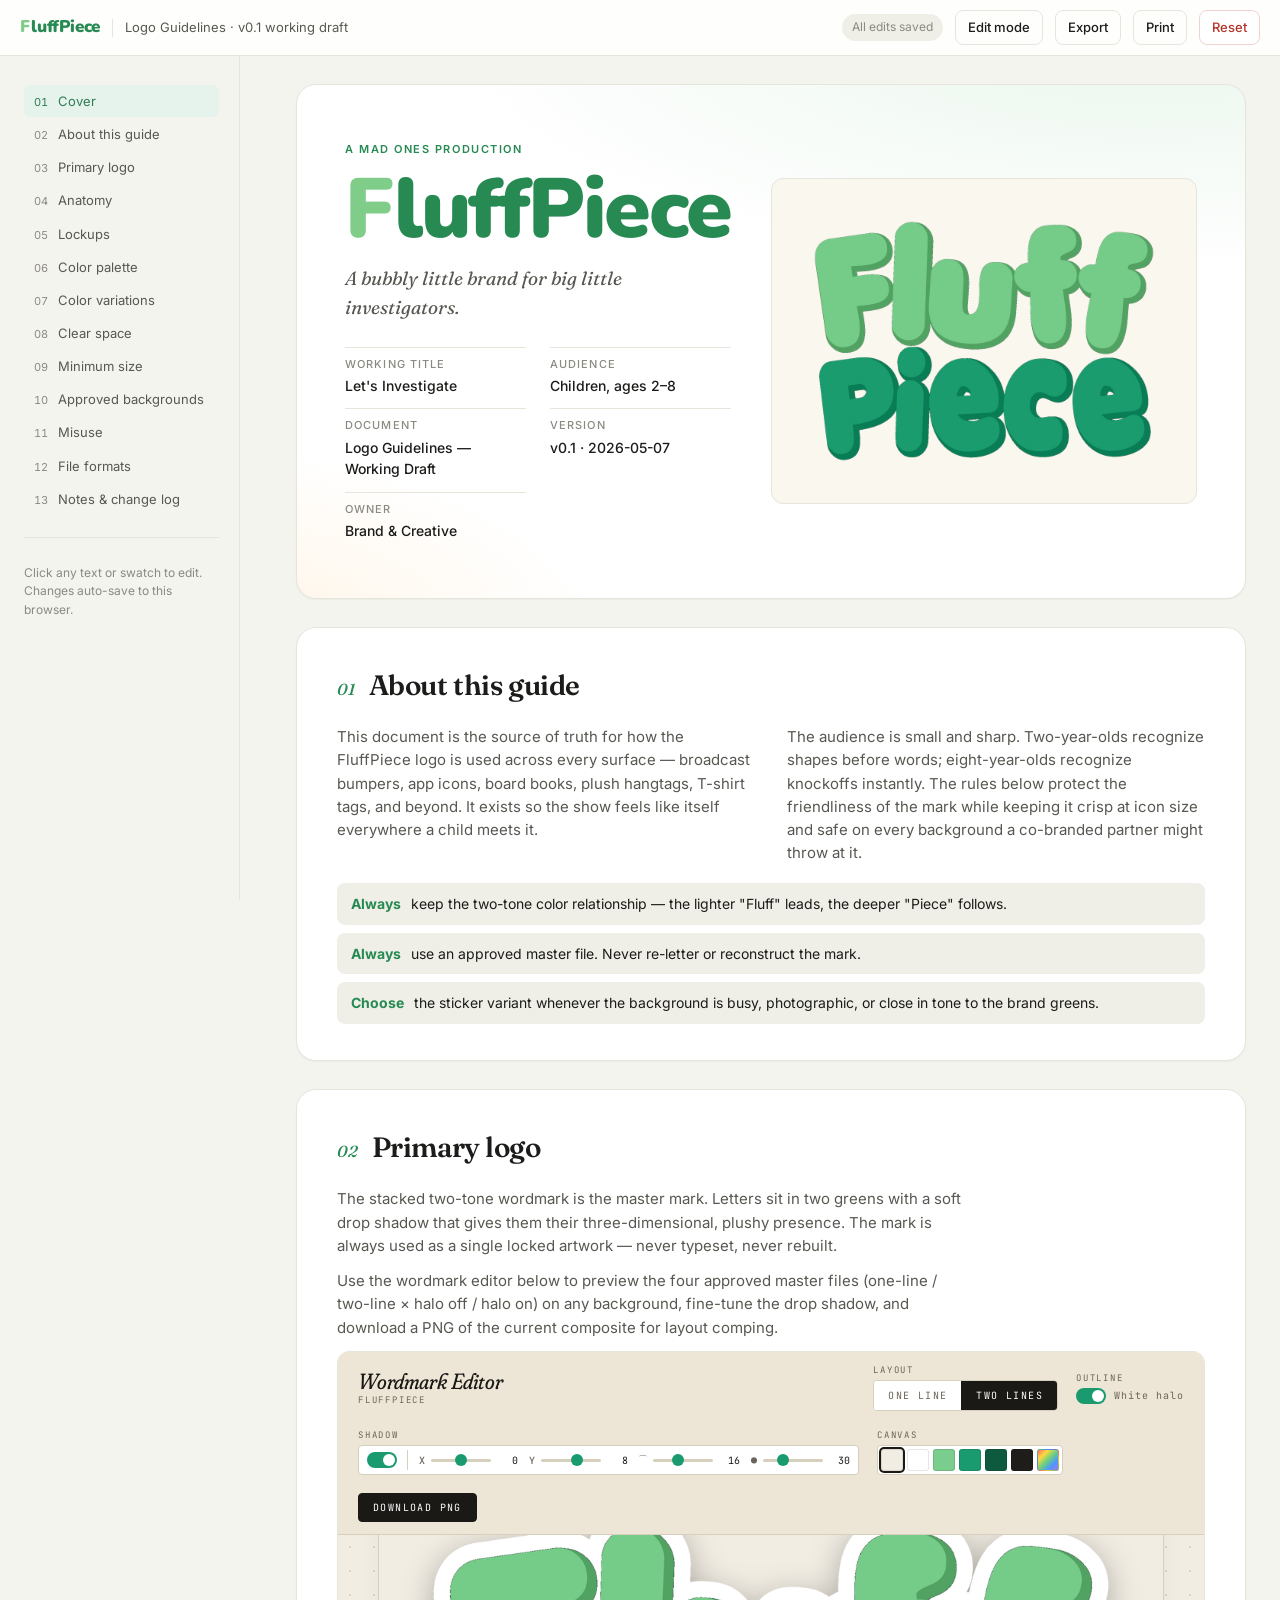
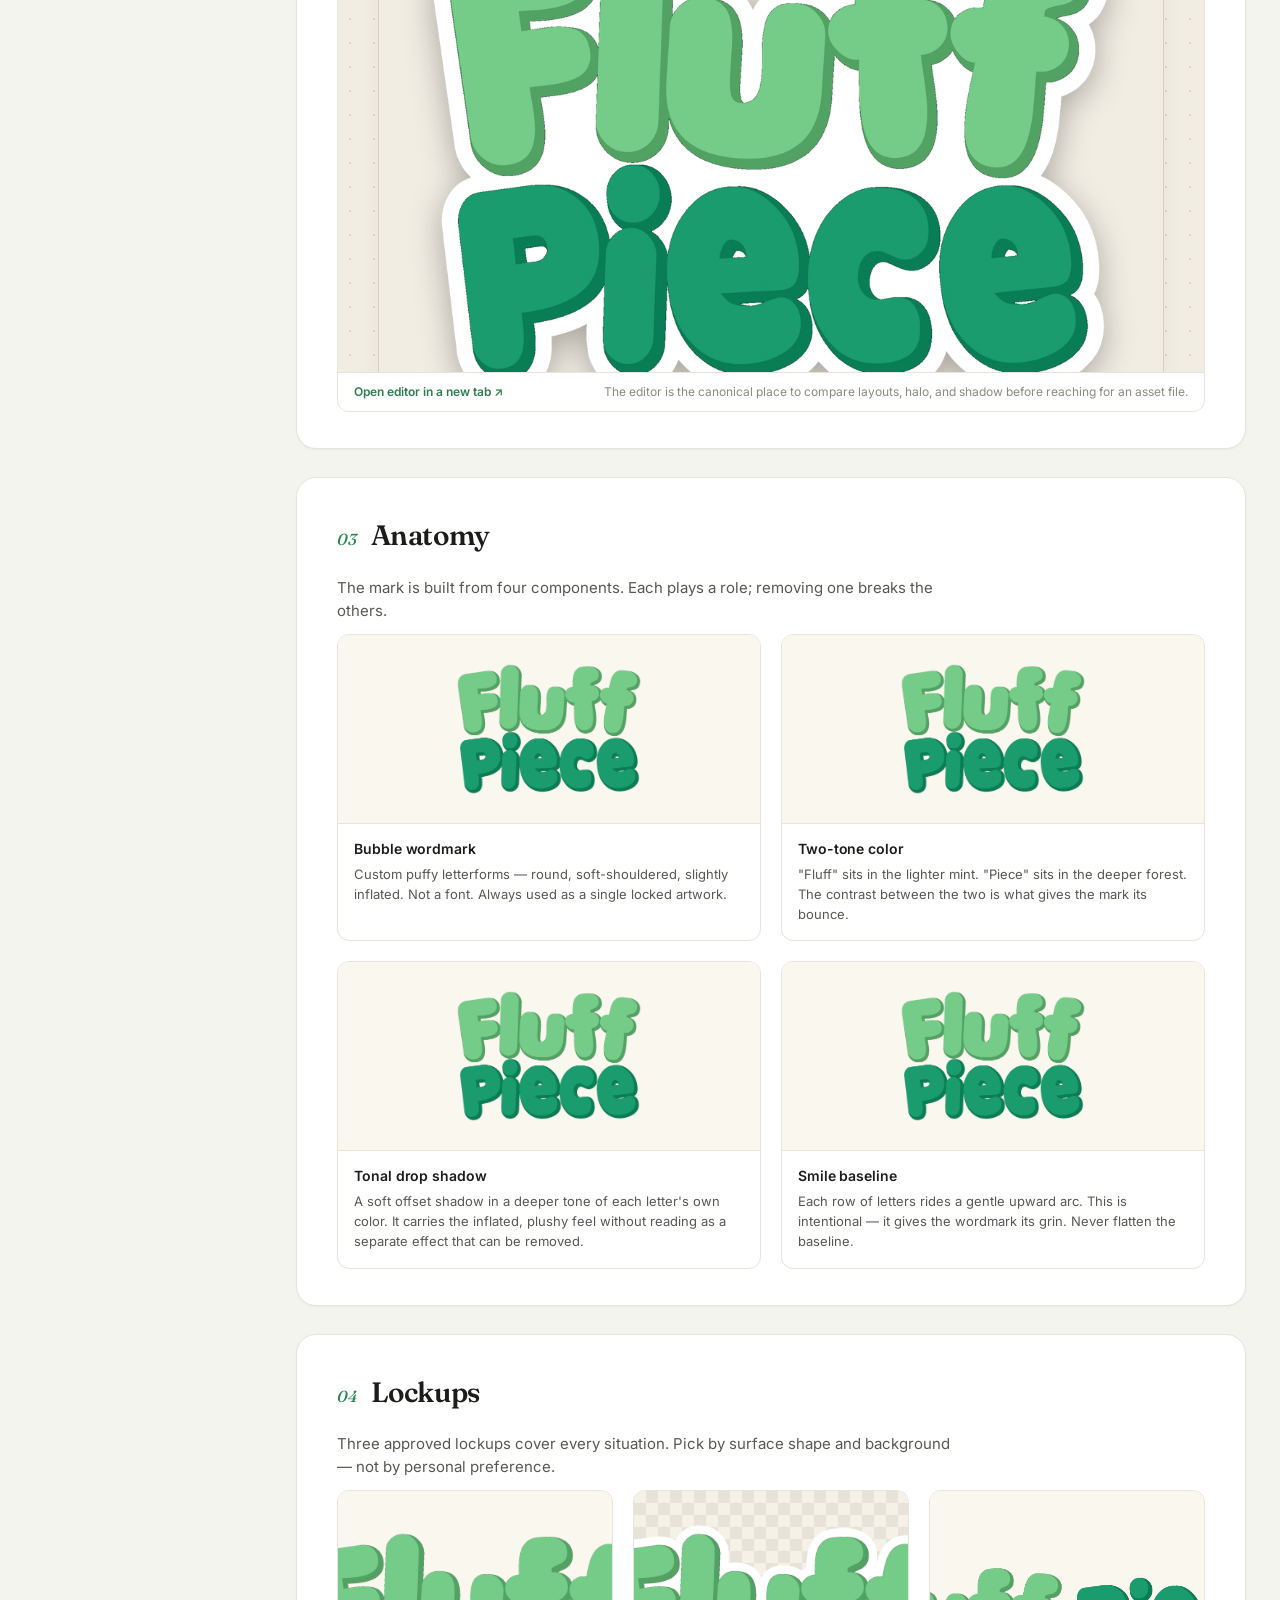
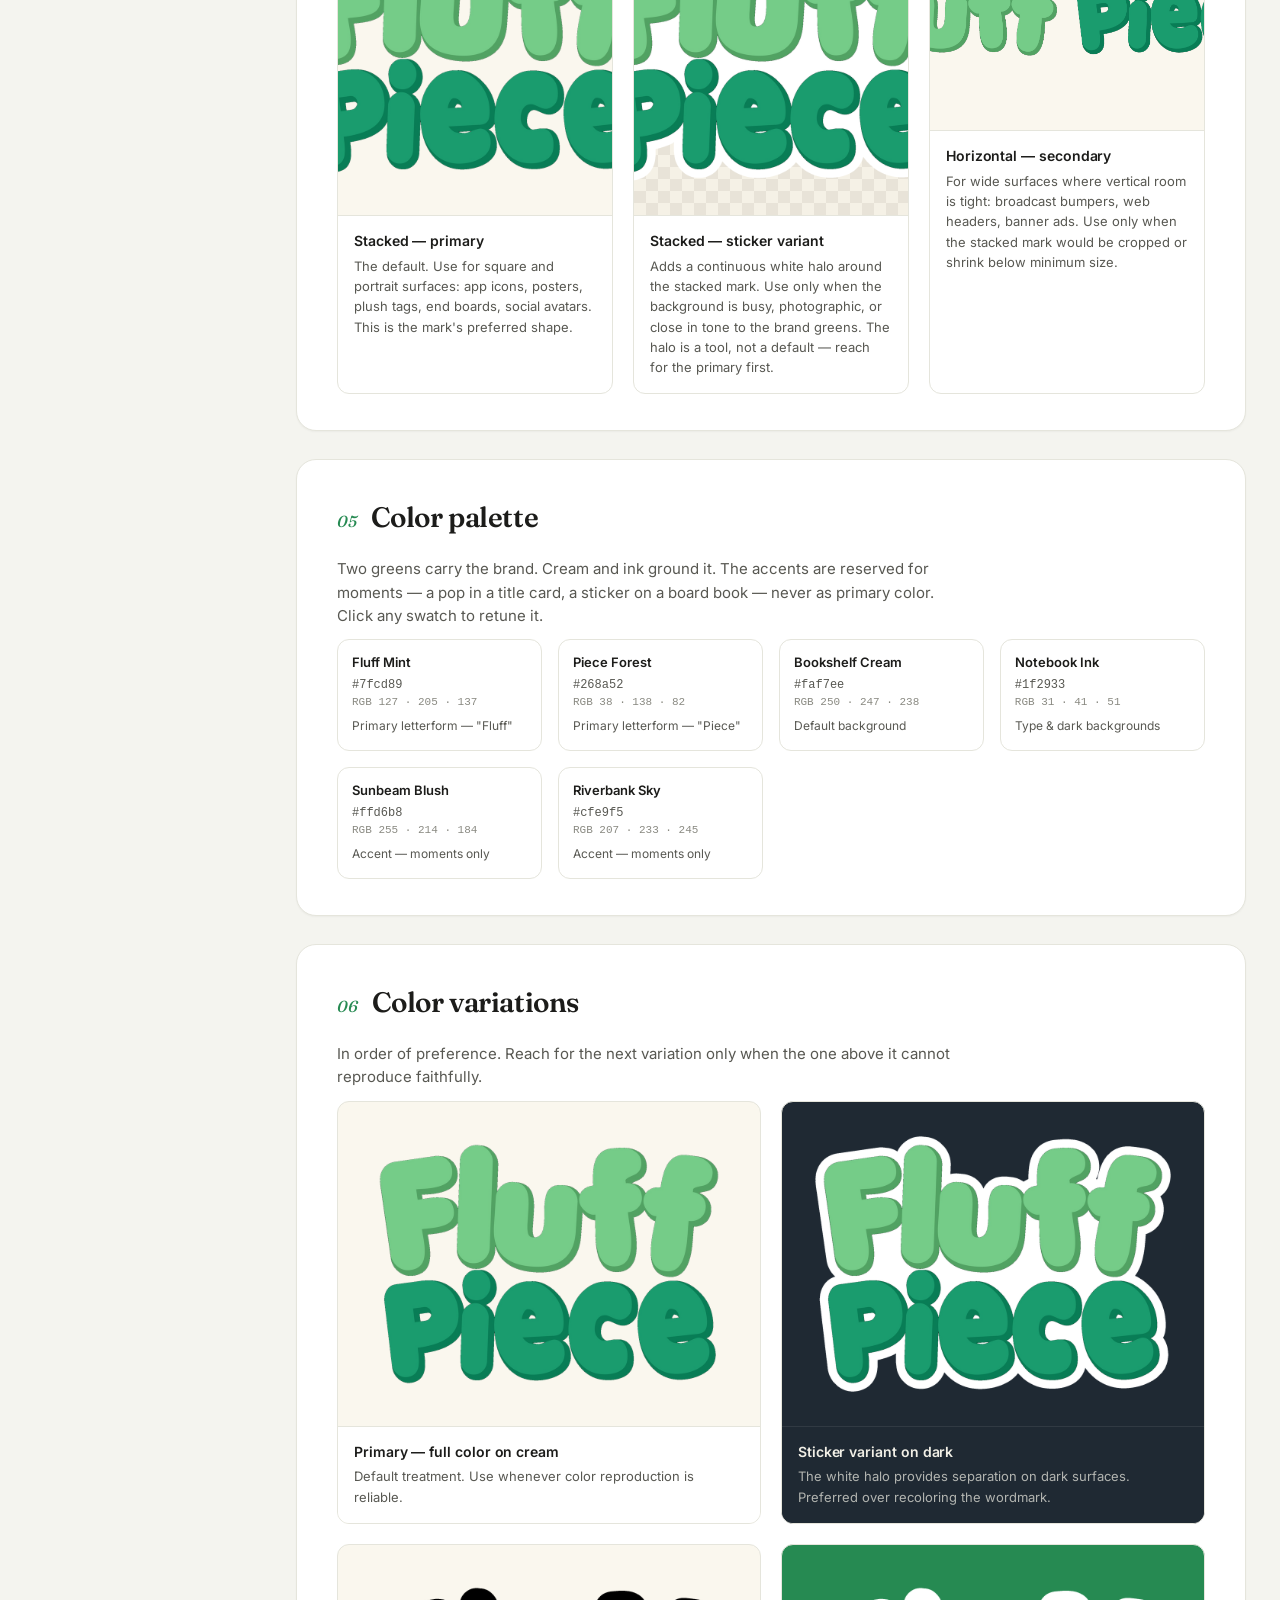
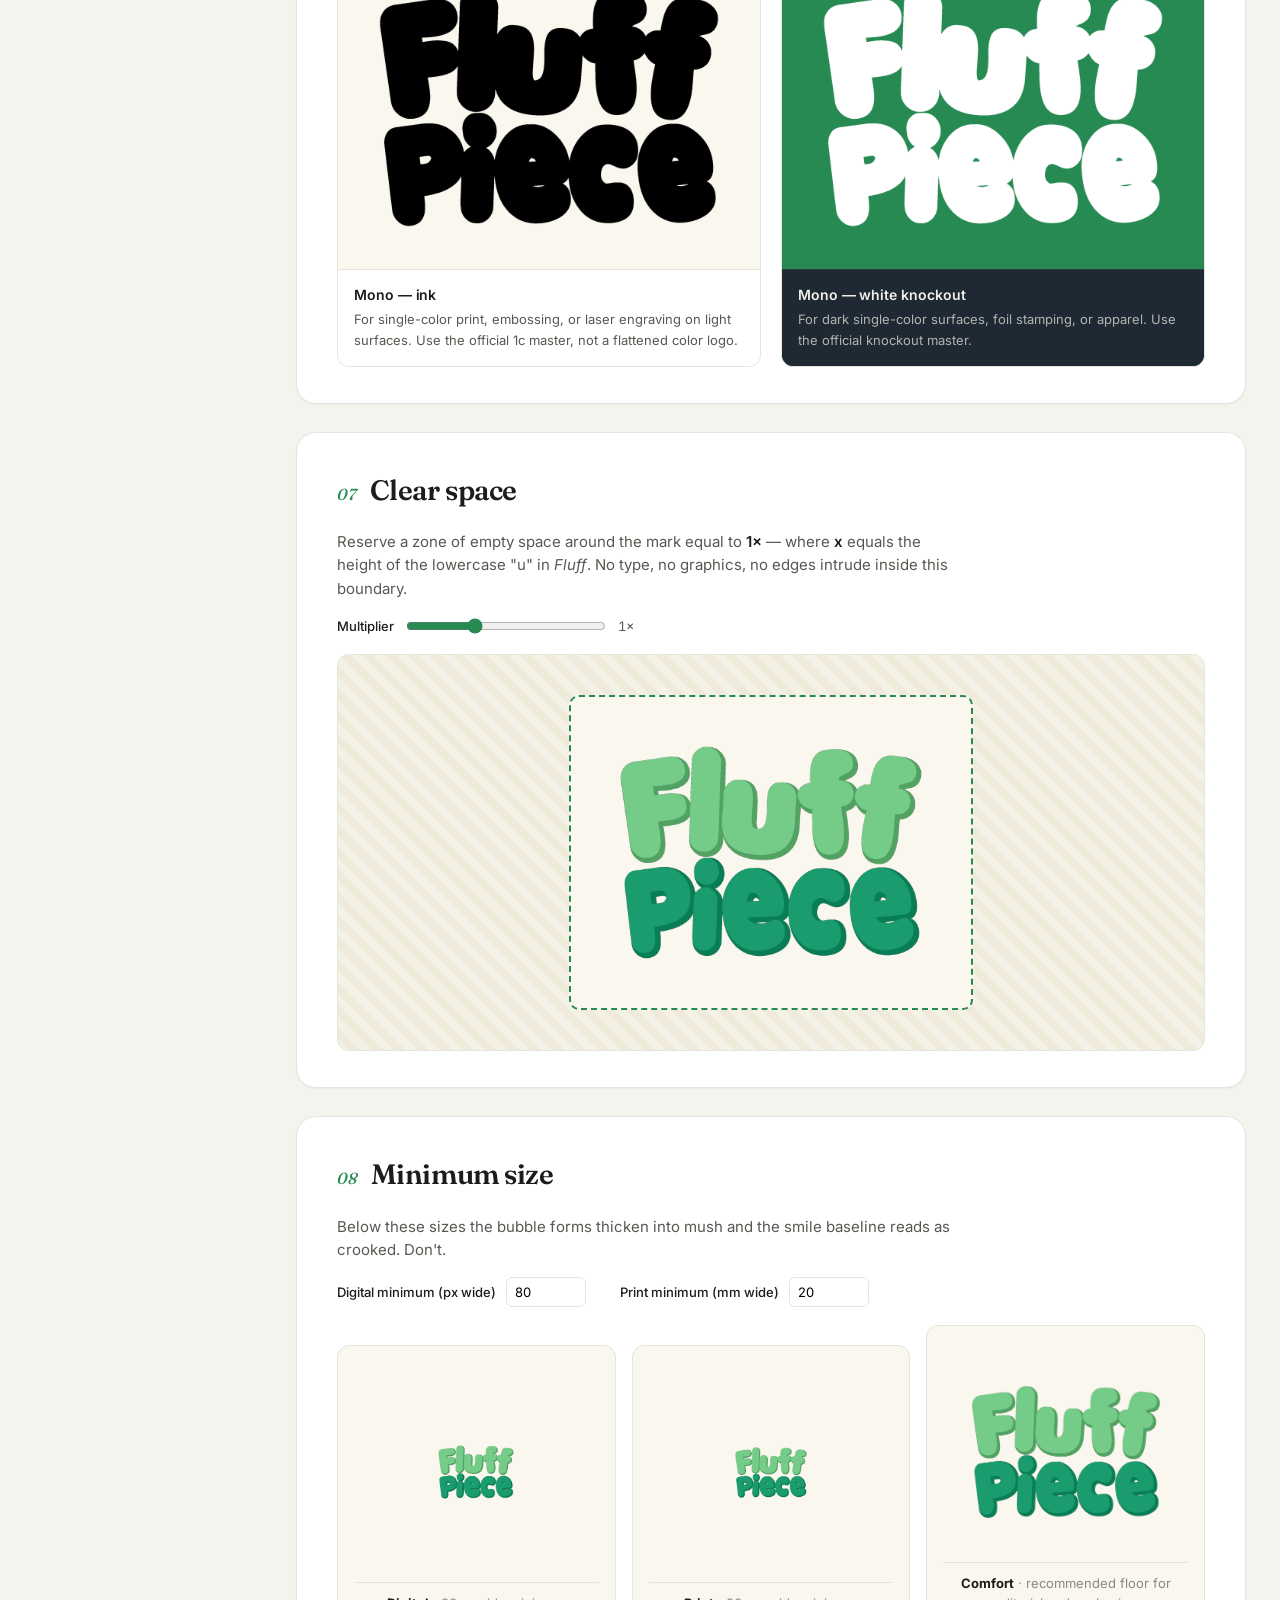
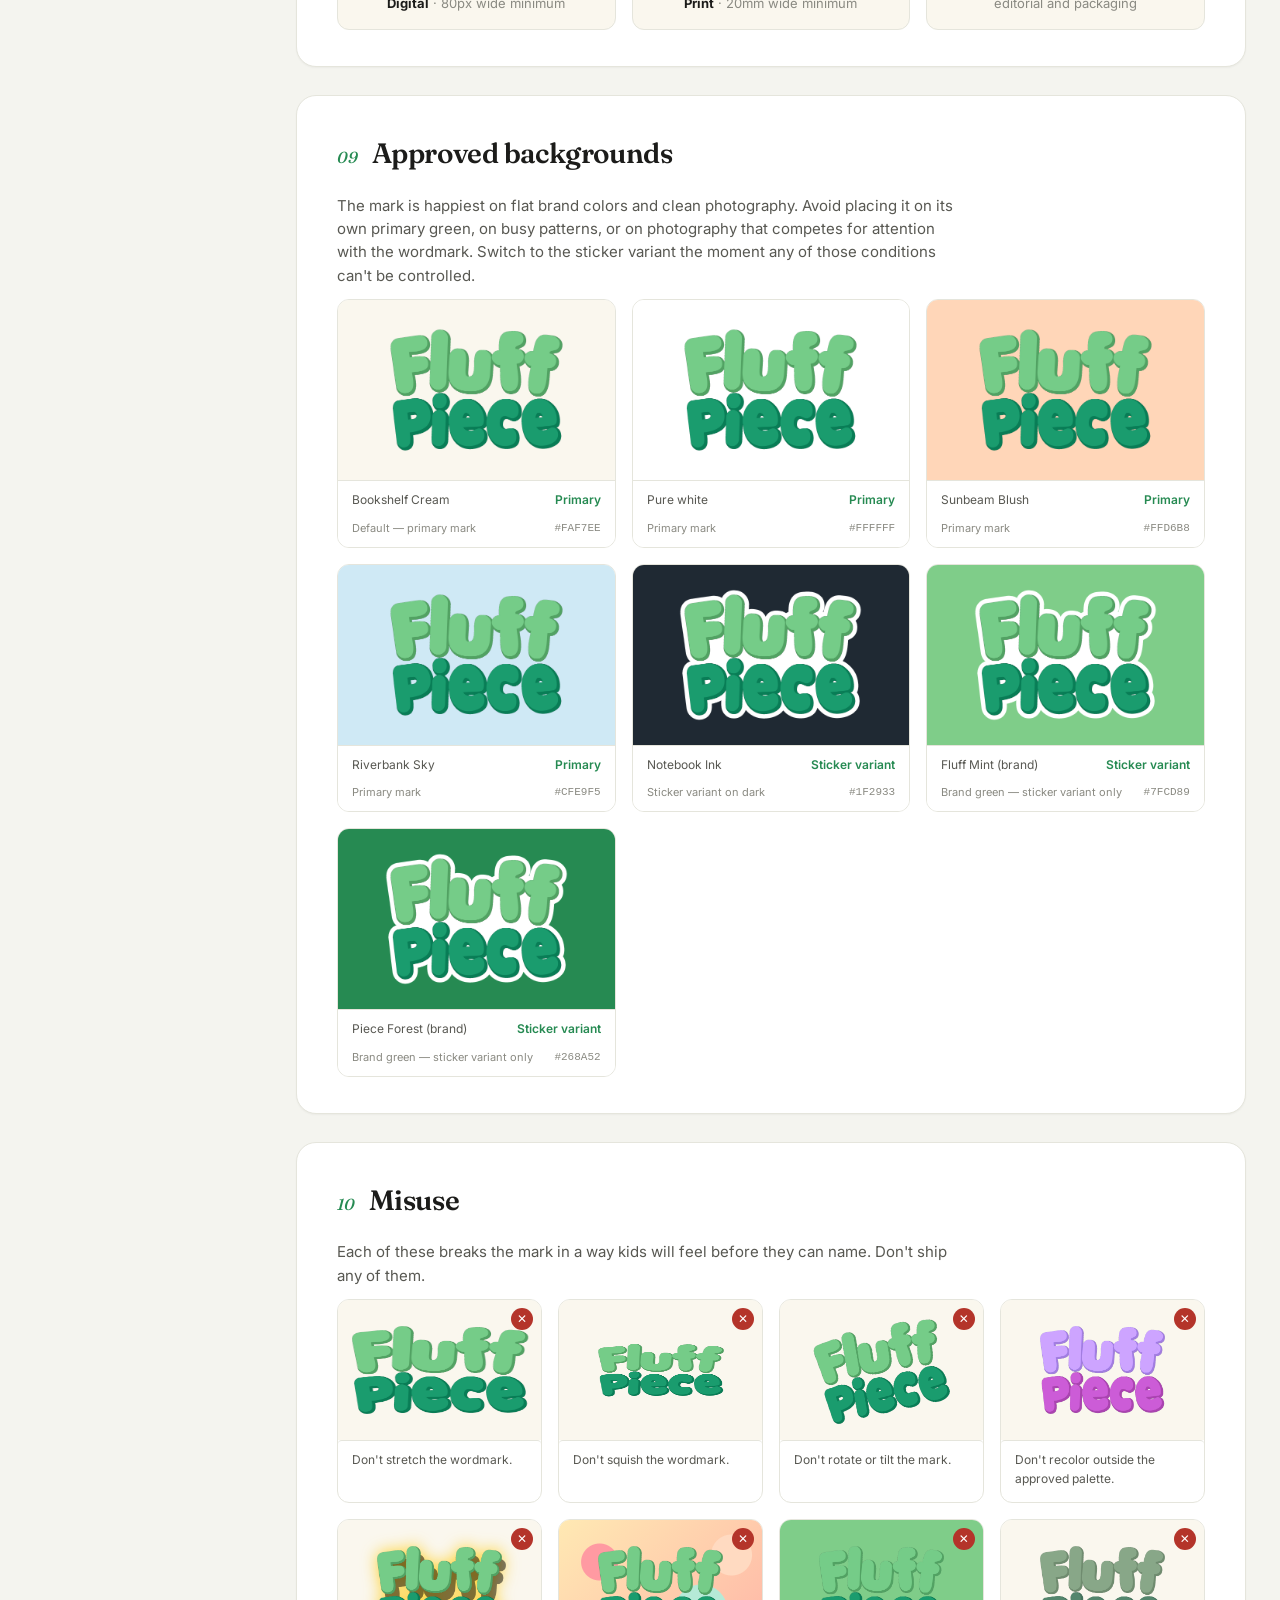
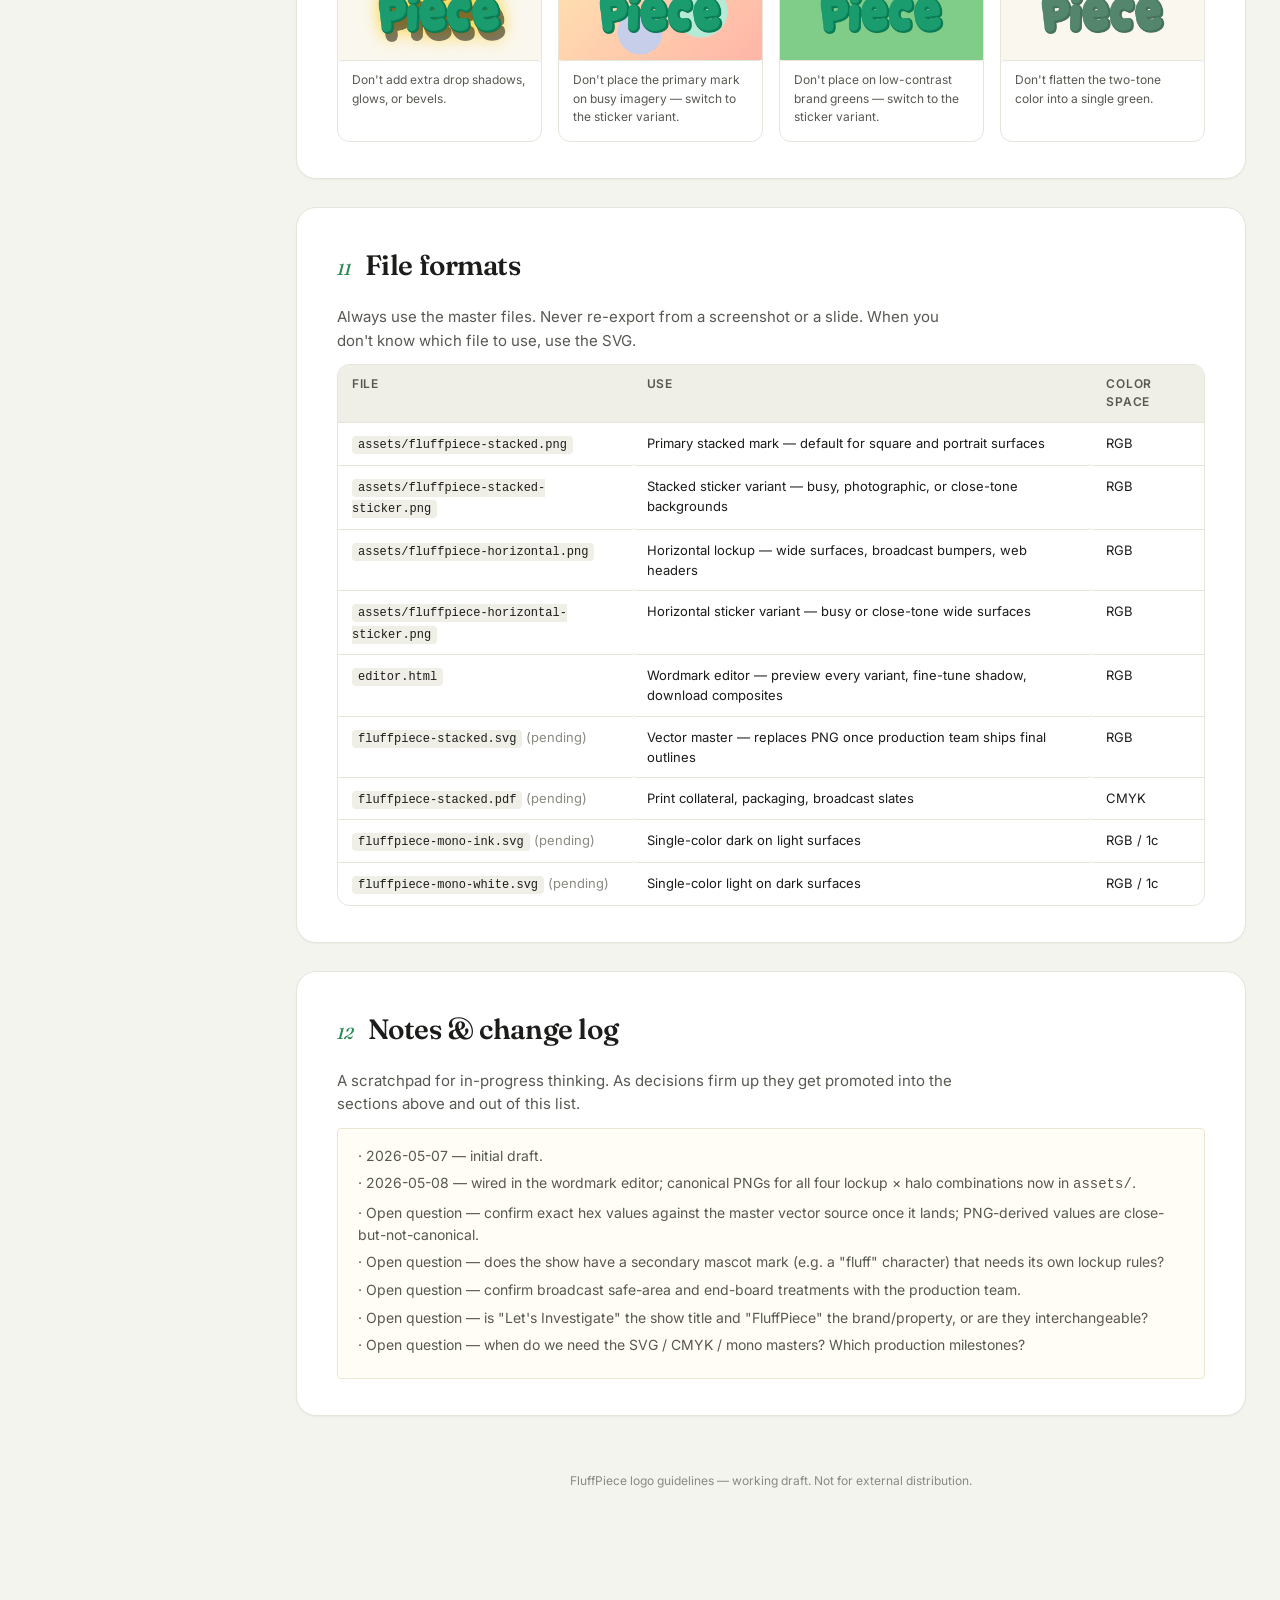
==== commit 5e374a1a: "Add wordmark editor + canonical PNG assets - assets/fluffpiece-{stacked,horizontal}{,-sticker}.png —" ====
--- a/index.html
+++ b/index.html
@@ -99,9 +99,20 @@
         </header>
         <div class="prose">
           <p data-edit="primary.p1">The stacked two-tone wordmark is the master mark. Letters sit in two greens with a soft drop shadow that gives them their three-dimensional, plushy presence. The mark is always used as a single locked artwork — never typeset, never rebuilt.</p>
-        </div>
-        <div class="logo-stage logo-stage-large logo-stage-tall">
-          <img class="logo-img logo-stacked" src="assets/fluffpiece-stacked.png" alt="FluffPiece primary logo" data-fallback="assets/fluffpiece-horizontal.png" />
+          <p data-edit="primary.p2">Use the wordmark editor below to preview the four approved master files (one-line / two-line × halo off / halo on) on any background, fine-tune the drop shadow, and download a PNG of the current composite for layout comping.</p>
+        </div>
+        <div class="editor-shell">
+          <iframe
+            class="editor-frame"
+            src="editor.html"
+            title="FluffPiece Wordmark Editor"
+            loading="lazy"
+            referrerpolicy="no-referrer"
+          ></iframe>
+          <div class="editor-foot">
+            <a href="editor.html" target="_blank" rel="noopener">Open editor in a new tab ↗</a>
+            <span class="muted small">The editor is the canonical place to compare layouts, halo, and shadow before reaching for an asset file.</span>
+          </div>
         </div>
       </section>
 
@@ -336,13 +347,15 @@
         <table class="files-table">
           <thead><tr><th>File</th><th>Use</th><th>Color space</th></tr></thead>
           <tbody>
-            <tr><td><code>fluffpiece-stacked.svg</code></td><td data-edit="files.stacked">Primary mark — web, app, presentations, anything that scales</td><td>RGB</td></tr>
-            <tr><td><code>fluffpiece-stacked-sticker.svg</code></td><td data-edit="files.sticker">Sticker variant — busy, photographic, or close-tone backgrounds</td><td>RGB</td></tr>
-            <tr><td><code>fluffpiece-horizontal.svg</code></td><td data-edit="files.horizontal">Horizontal lockup — wide surfaces, broadcast bumpers, web headers</td><td>RGB</td></tr>
-            <tr><td><code>fluffpiece-stacked.pdf</code></td><td data-edit="files.pdf">Print collateral, packaging, broadcast slates</td><td>CMYK</td></tr>
-            <tr><td><code>fluffpiece-stacked.eps</code></td><td data-edit="files.eps">Vendor handoff for embroidery, foil, screen print</td><td>Spot / Pantone</td></tr>
-            <tr><td><code>fluffpiece-mono-ink.svg</code></td><td data-edit="files.monoInk">Single-color dark on light surfaces</td><td>RGB / 1c</td></tr>
-            <tr><td><code>fluffpiece-mono-white.svg</code></td><td data-edit="files.monoWhite">Single-color light on dark surfaces</td><td>RGB / 1c</td></tr>
+            <tr><td><code>assets/fluffpiece-stacked.png</code></td><td data-edit="files.stacked">Primary stacked mark — default for square and portrait surfaces</td><td>RGB</td></tr>
+            <tr><td><code>assets/fluffpiece-stacked-sticker.png</code></td><td data-edit="files.stackedSticker">Stacked sticker variant — busy, photographic, or close-tone backgrounds</td><td>RGB</td></tr>
+            <tr><td><code>assets/fluffpiece-horizontal.png</code></td><td data-edit="files.horizontal">Horizontal lockup — wide surfaces, broadcast bumpers, web headers</td><td>RGB</td></tr>
+            <tr><td><code>assets/fluffpiece-horizontal-sticker.png</code></td><td data-edit="files.horizontalSticker">Horizontal sticker variant — busy or close-tone wide surfaces</td><td>RGB</td></tr>
+            <tr><td><code>editor.html</code></td><td data-edit="files.editor">Wordmark editor — preview every variant, fine-tune shadow, download composites</td><td>RGB</td></tr>
+            <tr><td><code>fluffpiece-stacked.svg</code> <span class="muted">(pending)</span></td><td data-edit="files.svg">Vector master — replaces PNG once production team ships final outlines</td><td>RGB</td></tr>
+            <tr><td><code>fluffpiece-stacked.pdf</code> <span class="muted">(pending)</span></td><td data-edit="files.pdf">Print collateral, packaging, broadcast slates</td><td>CMYK</td></tr>
+            <tr><td><code>fluffpiece-mono-ink.svg</code> <span class="muted">(pending)</span></td><td data-edit="files.monoInk">Single-color dark on light surfaces</td><td>RGB / 1c</td></tr>
+            <tr><td><code>fluffpiece-mono-white.svg</code> <span class="muted">(pending)</span></td><td data-edit="files.monoWhite">Single-color light on dark surfaces</td><td>RGB / 1c</td></tr>
           </tbody>
         </table>
       </section>
@@ -357,11 +370,13 @@
           <p data-edit="notes.p1">A scratchpad for in-progress thinking. As decisions firm up they get promoted into the sections above and out of this list.</p>
         </div>
         <div class="notes-pad" data-edit="notes.body" data-multiline="true">
-          <p>· 2026-05-07 — initial draft. Working from clean stacked PNGs (primary + sticker) plus an existing horizontal lockup.</p>
-          <p>· Open question — confirm hex values against the master vector source; values currently eyeballed.</p>
+          <p>· 2026-05-07 — initial draft.</p>
+          <p>· 2026-05-08 — wired in the wordmark editor; canonical PNGs for all four lockup × halo combinations now in <code>assets/</code>.</p>
+          <p>· Open question — confirm exact hex values against the master vector source once it lands; PNG-derived values are close-but-not-canonical.</p>
           <p>· Open question — does the show have a secondary mascot mark (e.g. a "fluff" character) that needs its own lockup rules?</p>
           <p>· Open question — confirm broadcast safe-area and end-board treatments with the production team.</p>
           <p>· Open question — is "Let's Investigate" the show title and "FluffPiece" the brand/property, or are they interchangeable?</p>
+          <p>· Open question — when do we need the SVG / CMYK / mono masters? Which production milestones?</p>
         </div>
       </section>
 
--- a/styles.css
+++ b/styles.css
@@ -344,6 +344,44 @@
 
 .mono-dark { filter: brightness(0); }
 .mono-light { filter: brightness(0) invert(1); }
+
+/* =========================================================================
+   Embedded wordmark editor
+   ========================================================================= */
+
+.editor-shell {
+  margin-top: 12px;
+  border: 1px solid var(--doc-line);
+  border-radius: var(--radius);
+  overflow: hidden;
+  background: #f2ede3; /* matches the editor's paper tone for seamless seams */
+}
+.editor-frame {
+  display: block;
+  width: 100%;
+  height: 620px;
+  border: 0;
+  background: #f2ede3;
+}
+@media (max-width: 920px) {
+  .editor-frame { height: 720px; }
+}
+.editor-foot {
+  display: flex;
+  align-items: center;
+  justify-content: space-between;
+  gap: 12px;
+  padding: 10px 16px;
+  background: var(--doc-surface);
+  border-top: 1px solid var(--doc-line);
+  font-size: 12px;
+}
+.editor-foot a {
+  color: var(--doc-accent);
+  text-decoration: none;
+  font-weight: 600;
+}
+.editor-foot a:hover { text-decoration: underline; }
 
 /* =========================================================================
    Anatomy grid
